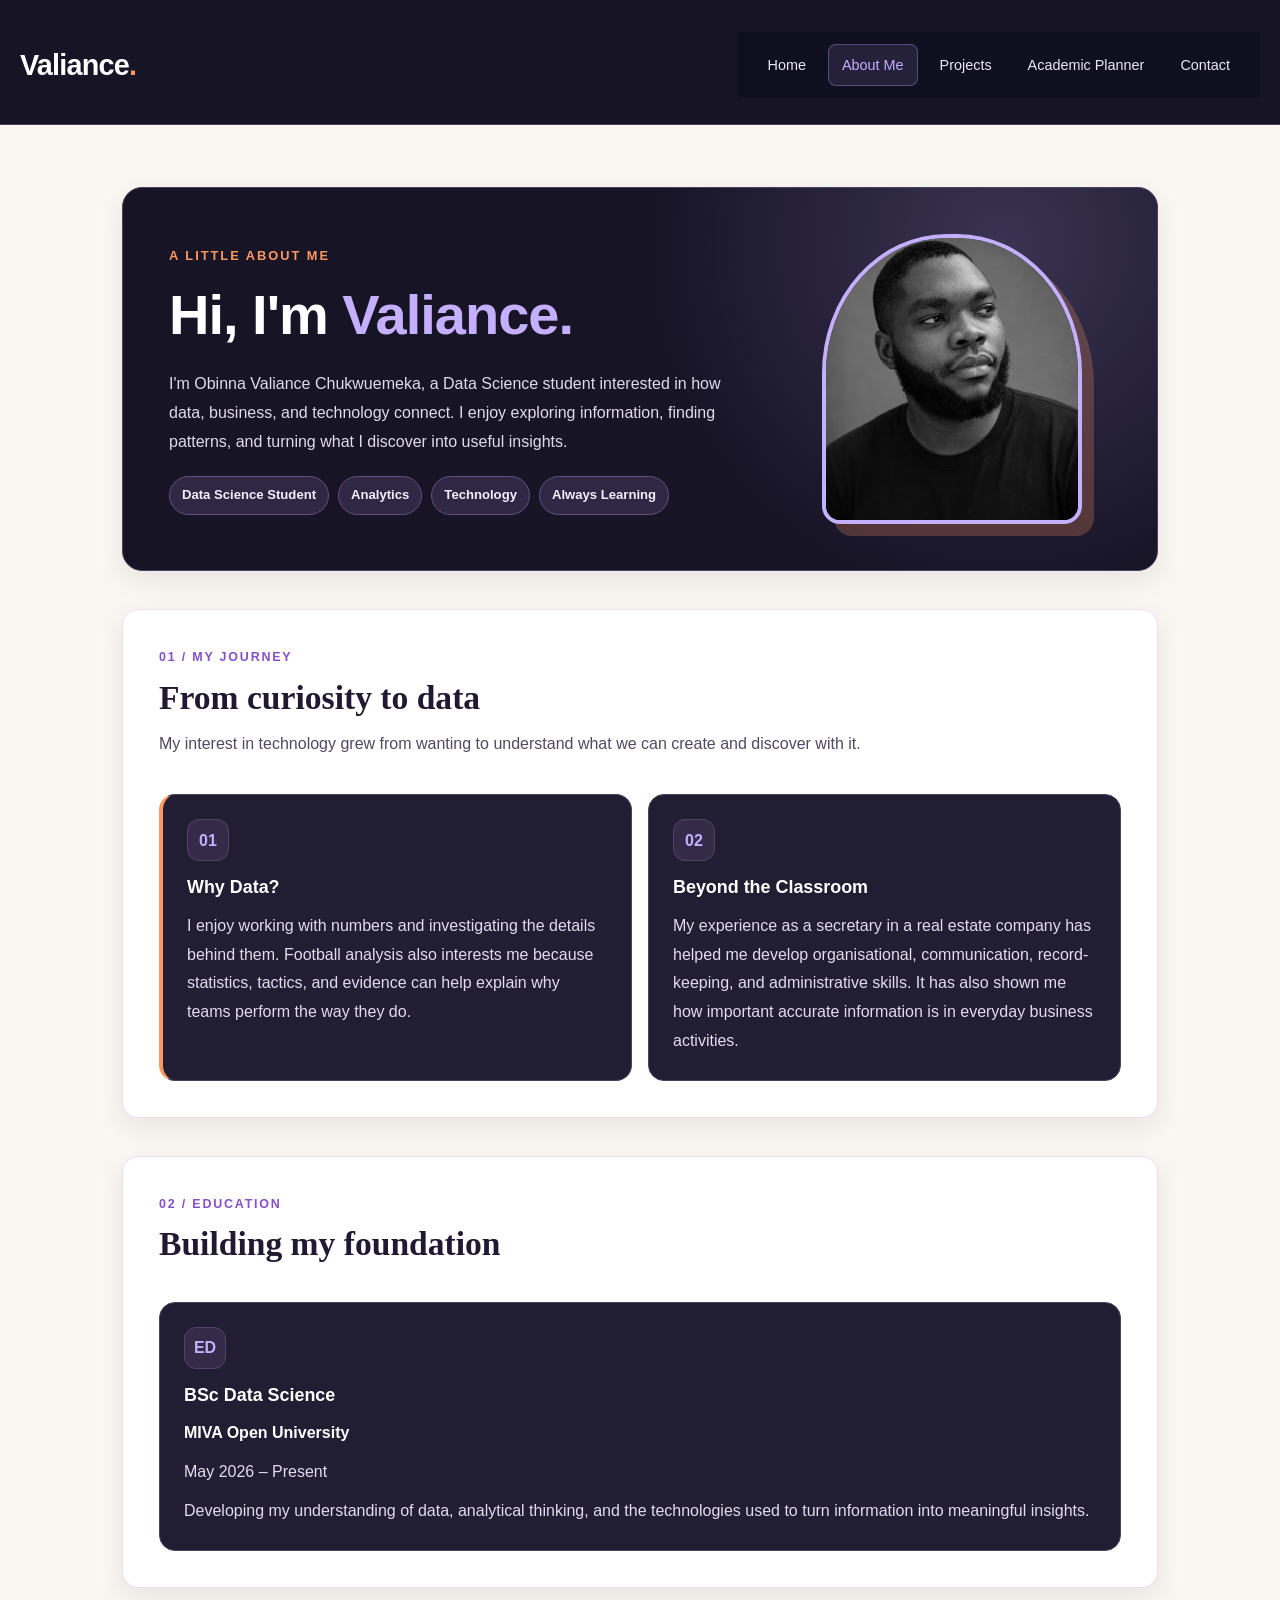
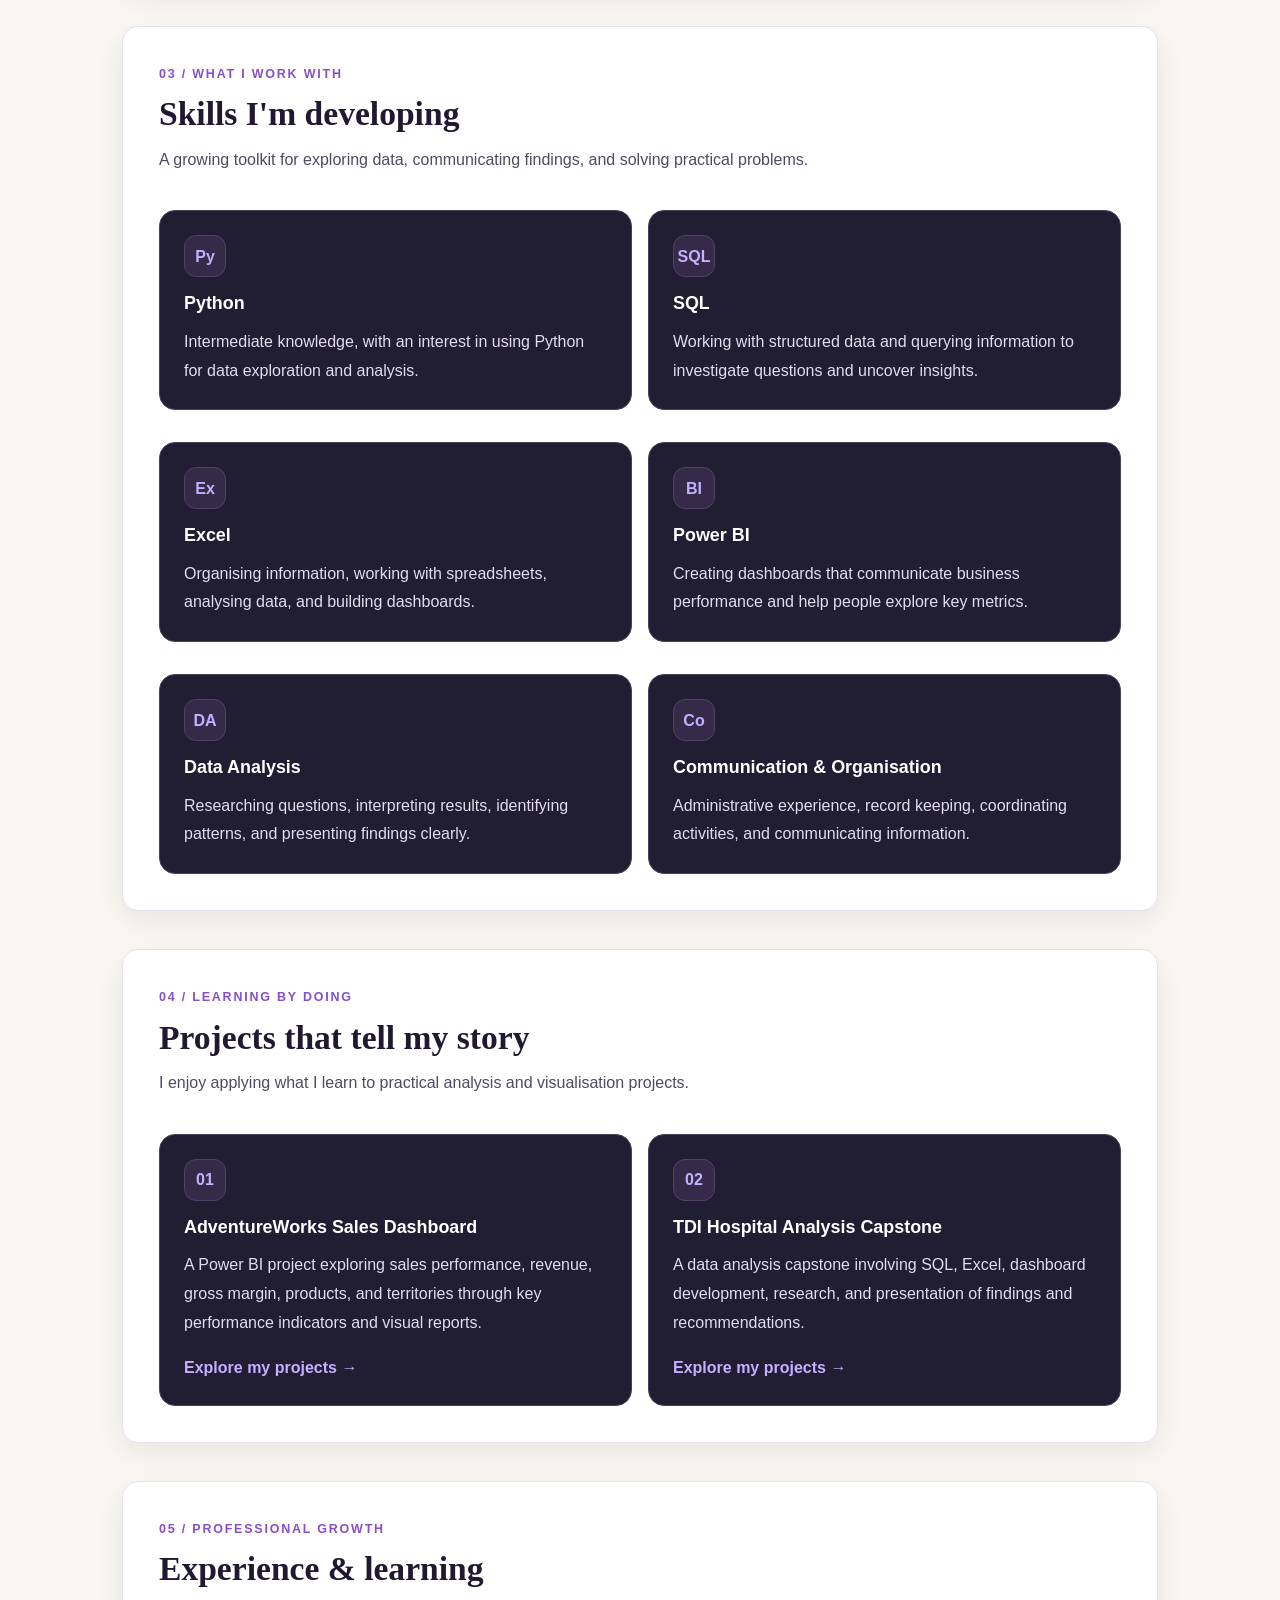
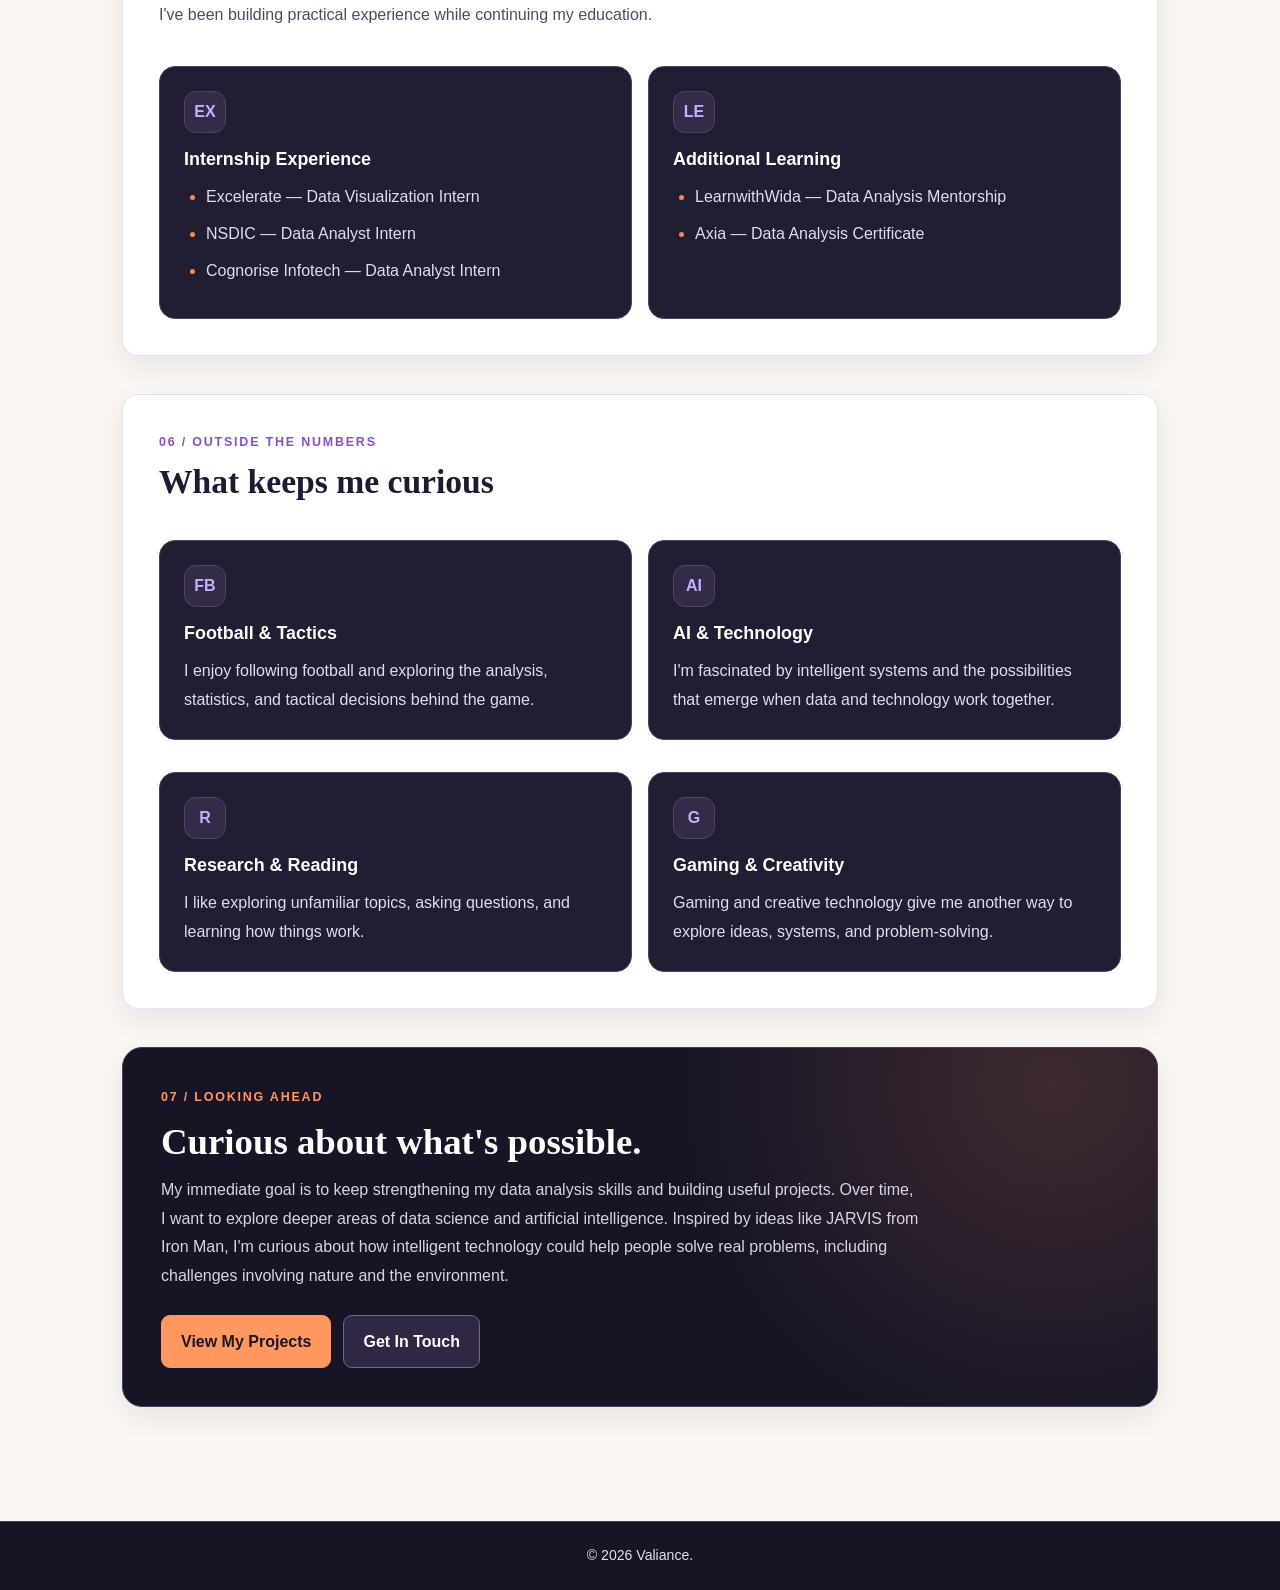
==== about.html @ 254afbd5 "Add files via upload Upload student portfolio website" ====
<!DOCTYPE html>
<html lang="en">
<head>
    <meta charset="UTF-8">
    <meta name="viewport" content="width=device-width, initial-scale=1.0">

    <meta name="description"
          content="Learn about Valiance, a Data Science student interested in analytics, business and technology.">

    <title>About Me | Valiance</title>
    <link rel="stylesheet" href="css/style.css">

    <style>
        /* =====================================
           ABOUT PAGE: COLOUR AND READABILITY
        ===================================== */

        :root {
            --about-dark: #171426;
            --about-card: #211d32;
            --about-lilac: #c5afff;
            --about-orange: #ff985f;
            --about-white: #ffffff;
            --about-muted: #d8d3e5;
            --about-border: #49415f;
            --about-light-bg: #f7f4ff;
            --about-light-text: #29213d;
        }

        body {
            color: var(--about-light-text);
        }

        /* HEADER AND LOGO */

        .site-header {
            background: var(--about-dark);
            border-bottom: 1px solid var(--about-border);
        }

        .site-header .container {
            display: flex;
            align-items: center;
            justify-content: space-between;
            gap: 24px;
        }

        .site-header .logo {
            display: inline-block;
            flex-shrink: 0;
            color: var(--about-white);
            font-size: 1.8rem;
            font-weight: 800;
            letter-spacing: -0.8px;
            text-decoration: none;
        }

        .site-header .logo span {
            color: var(--about-orange);
        }

        .main-nav a {
            color: #eee9f8;
            text-decoration: none;
        }

        .main-nav a:hover,
        .main-nav a.active {
            color: var(--about-lilac);
        }

        .main-nav a:focus-visible,
        .site-header .logo:focus-visible,
        .about-page a:focus-visible {
            outline: 3px solid var(--about-orange);
            outline-offset: 4px;
        }

        /* GENERAL PAGE */

        .about-page {
            padding-top: 28px;
            padding-bottom: 48px;
        }

        .about-page p,
        .about-page li {
            line-height: 1.8;
        }

        .about-page h1,
        .about-page h2,
        .about-page h3 {
            line-height: 1.3;
        }

        .about-page section {
            scroll-margin-top: 24px;
        }

        /* INTRODUCTION */

        .about-hero {
            display: grid;
            grid-template-columns: minmax(0, 1.3fr) minmax(200px, 0.7fr);
            align-items: center;
            gap: 34px;
            padding: clamp(24px, 5vw, 46px);
            margin-bottom: 34px;
            color: var(--about-white);
            background:
                radial-gradient(
                    circle at 85% 15%,
                    rgba(197, 175, 255, 0.2),
                    transparent 38%
                ),
                var(--about-dark);
            border: 1px solid var(--about-border);
            border-radius: 20px;
        }

        .about-hero h1 {
            margin: 12px 0 18px;
            color: var(--about-white);
            font-size: clamp(2.2rem, 5vw, 3.5rem);
            letter-spacing: -1px;
        }

        .about-hero h1 span {
            color: var(--about-lilac);
        }

        .about-hero p {
            color: var(--about-muted);
        }

        .about-hero .section-kicker {
            color: var(--about-orange);
            font-size: 0.8rem;
            font-weight: 800;
            letter-spacing: 2px;
            text-transform: uppercase;
        }

        .about-hero .about-summary {
            max-width: 600px;
        }

        .about-photo {
            display: flex;
            align-items: center;
            justify-content: center;
        }

        .about-photo img {
            display: block;
            width: 100%;
            max-width: 260px;
            height: 290px;
            margin: 0;
            object-fit: cover;
            object-position: center;
            border: 4px solid var(--about-lilac);
            border-radius: 48% 48% 18px 18px;
            box-shadow: 12px 12px 0 rgba(255, 152, 95, 0.24);
        }

        .about-tags {
            display: flex;
            flex-wrap: wrap;
            gap: 9px;
            margin-top: 20px;
        }

        .about-tags span {
            display: inline-block;
            padding: 7px 12px;
            color: #f5efff;
            background: #302744;
            border: 1px solid #62517f;
            border-radius: 30px;
            font-size: 0.82rem;
            font-weight: 600;
        }

        /* SECTION HEADINGS */

        .about-section {
            margin-top: 38px;
        }

        .about-section-heading {
            margin-bottom: 20px;
        }

        .about-section-heading .section-kicker {
            margin-bottom: 7px;
            color: #8650c9;
            font-size: 0.78rem;
            font-weight: 800;
            letter-spacing: 1.8px;
            text-transform: uppercase;
        }

        .about-section-heading h2 {
            margin: 7px 0 10px;
            color: #211932;
            font-size: clamp(1.6rem, 3vw, 2.1rem);
        }

        .about-section-heading > p:not(.section-kicker) {
            max-width: 720px;
            color: #514962;
        }

        /* CARDS */

        .about-grid {
            display: grid;
            grid-template-columns: repeat(2, minmax(0, 1fr));
            gap: 16px;
        }

        .about-card {
            min-width: 0;
            padding: 24px;
            color: #f6f2ff;
            background: var(--about-card);
            border: 1px solid var(--about-border);
            border-radius: 16px;
            transition: transform 0.2s ease,
                        border-color 0.2s ease;
        }

        .about-card:hover {
            transform: translateY(-3px);
            border-color: var(--about-lilac);
        }

        .about-card h3 {
            margin: 0 0 12px;
            color: var(--about-white);
            font-size: 1.12rem;
        }

        .about-card p,
        .about-card li {
            color: #e2dced;
        }

        .about-card p {
            margin: 0;
        }

        .about-card p + p {
            margin-top: 10px;
        }

        .about-card strong {
            color: var(--about-white);
        }

        .about-card .card-mark {
            display: inline-flex;
            align-items: center;
            justify-content: center;
            width: 42px;
            height: 42px;
            margin-bottom: 15px;
            color: var(--about-lilac);
            background: #352b49;
            border: 1px solid #514365;
            border-radius: 12px;
            font-size: 1rem;
            font-weight: 800;
        }

        .about-card.about-highlight {
            border-left: 4px solid var(--about-orange);
        }

        .about-wide {
            grid-column: 1 / -1;
        }

        .about-list {
            margin: 12px 0 0;
            padding-left: 22px;
        }

        .about-list li {
            margin-bottom: 8px;
        }

        .about-project-link {
            display: inline-block;
            margin-top: 16px;
            color: var(--about-lilac);
            font-weight: 700;
            text-decoration: none;
        }

        .about-project-link:hover {
            color: var(--about-orange);
            text-decoration: underline;
        }

        /* FUTURE GOALS */

        .about-ending {
            margin-top: 38px;
            padding: clamp(25px, 4vw, 38px);
            color: var(--about-white);
            background:
                radial-gradient(
                    circle at 90% 10%,
                    rgba(255, 152, 95, 0.17),
                    transparent 38%
                ),
                var(--about-dark);
            border: 1px solid var(--about-border);
            border-radius: 20px;
        }

        .about-ending .section-kicker {
            color: var(--about-orange);
            font-size: 0.78rem;
            font-weight: 800;
            letter-spacing: 1.8px;
            text-transform: uppercase;
        }

        .about-ending h2 {
            margin: 10px 0;
            color: var(--about-white);
            font-size: clamp(1.7rem, 4vw, 2.3rem);
        }

        .about-ending p {
            max-width: 760px;
            color: var(--about-muted);
        }

        .about-actions {
            display: flex;
            flex-wrap: wrap;
            gap: 12px;
            margin-top: 24px;
        }

        .about-actions a {
            display: inline-block;
            padding: 12px 19px;
            color: var(--about-white);
            background: #302744;
            border: 1px solid #74638f;
            border-radius: 9px;
            font-weight: 700;
            text-align: center;
            text-decoration: none;
            transition: background 0.2s ease,
                        transform 0.2s ease;
        }

        .about-actions a.primary-button {
            color: #211426;
            background: var(--about-orange);
            border-color: var(--about-orange);
        }

        .about-actions a:hover {
            transform: translateY(-2px);
            background: #443558;
        }

        .about-actions a.primary-button:hover {
            background: #ffb083;
        }

        /* FOOTER */

        .site-footer {
            padding: 22px 0;
            color: #e4dff0;
            background: var(--about-dark);
            border-top: 1px solid var(--about-border);
        }

        .site-footer p {
            margin: 0;
            color: #e4dff0;
            text-align: center;
            line-height: 1.7;
        }

        /* MOBILE */

        @media (max-width: 700px) {
            .site-header .container {
                flex-direction: column;
                align-items: flex-start;
                gap: 12px;
            }

            .site-header .logo {
                font-size: 2rem;
            }

            .main-nav {
                display: flex;
                flex-wrap: wrap;
                gap: 8px 15px;
                width: 100%;
            }

            .main-nav a {
                font-size: 0.92rem;
            }

            .about-page {
                padding-top: 18px;
            }

            .about-hero {
                grid-template-columns: minmax(0, 1fr);
                gap: 24px;
                padding: 24px 20px;
            }

            .about-hero h1 {
                font-size: clamp(2.2rem, 9vw, 2.8rem);
            }

            .about-photo img {
                max-width: 210px;
                height: 235px;
            }

            .about-section {
                margin-top: 30px;
            }

            .about-grid {
                grid-template-columns: minmax(0, 1fr);
                gap: 13px;
            }

            .about-wide {
                grid-column: auto;
            }

            .about-card {
                padding: 20px;
            }

            .about-ending {
                margin-top: 30px;
                padding: 25px 20px;
            }

            .about-actions {
                flex-direction: column;
            }

            .about-actions a {
                width: 100%;
                box-sizing: border-box;
            }
        }

        @media (prefers-reduced-motion: reduce) {
            .about-card,
            .about-actions a {
                transition: none;
            }

            .about-card:hover,
            .about-actions a:hover {
                transform: none;
            }
        }
    </style>
</head>

<body>

    <header class="site-header">
        <div class="container">
            <a class="logo" href="index.html" aria-label="Valiance home">
                Valiance<span>.</span>
            </a>

            <nav class="main-nav" aria-label="Main navigation">
                <a href="index.html">Home</a>
                <a href="about.html" class="active" aria-current="page">
                    About Me
                </a>
                <a href="projects.html">Projects</a>
                <a href="planner.html">Academic Planner</a>
                <a href="contact.html">Contact</a>
            </nav>
        </div>
    </header>

    <main class="container about-page">

        <section class="about-hero">
            <div>
                <p class="section-kicker">A little about me</p>

                <h1>Hi, I'm <span>Valiance.</span></h1>

                <p class="about-summary">
                    I'm Obinna Valiance Chukwuemeka, a Data Science student
                    interested in how data, business, and technology connect.
                    I enjoy exploring information, finding patterns, and
                    turning what I discover into useful insights.
                </p>

                <div class="about-tags">
                    <span>Data Science Student</span>
                    <span>Analytics</span>
                    <span>Technology</span>
                    <span>Always Learning</span>
                </div>
            </div>

            <div class="about-photo">
                <img src="images/profile.jpeg"
                     alt="Portrait of Obinna Valiance Chukwuemeka">
            </div>
        </section>

        <section class="about-section">
            <div class="about-section-heading">
                <p class="section-kicker">01 / My journey</p>
                <h2>From curiosity to data</h2>
                <p>
                    My interest in technology grew from wanting to understand
                    what we can create and discover with it.
                </p>
            </div>

            <div class="about-grid">
                <article class="about-card about-highlight">
                    <div class="card-mark">01</div>
                    <h3>Why Data?</h3>
                    <p>
                        I enjoy working with numbers and investigating the
                        details behind them. Football analysis also interests
                        me because statistics, tactics, and evidence can help
                        explain why teams perform the way they do.
                    </p>
                </article>

                <article class="about-card">
                    <div class="card-mark">02</div>
                    <h3>Beyond the Classroom</h3>
                    <p>
                        My experience as a secretary in a real estate company
                        has helped me develop organisational, communication,
                        record-keeping, and administrative skills. It has also
                        shown me how important accurate information is in
                        everyday business activities.
                    </p>
                </article>
            </div>
        </section>

        <section class="about-section">
            <div class="about-section-heading">
                <p class="section-kicker">02 / Education</p>
                <h2>Building my foundation</h2>
            </div>

            <div class="about-grid">
                <article class="about-card about-wide">
                    <div class="card-mark">ED</div>
                    <h3>BSc Data Science</h3>
                    <p><strong>MIVA Open University</strong></p>
                    <p>May 2026 – Present</p>
                    <p>
                        Developing my understanding of data, analytical
                        thinking, and the technologies used to turn information
                        into meaningful insights.
                    </p>
                </article>
            </div>
        </section>

        <section class="about-section">
            <div class="about-section-heading">
                <p class="section-kicker">03 / What I work with</p>
                <h2>Skills I'm developing</h2>
                <p>
                    A growing toolkit for exploring data, communicating
                    findings, and solving practical problems.
                </p>
            </div>

            <div class="about-grid">
                <article class="about-card">
                    <div class="card-mark">Py</div>
                    <h3>Python</h3>
                    <p>
                        Intermediate knowledge, with an interest in using
                        Python for data exploration and analysis.
                    </p>
                </article>

                <article class="about-card">
                    <div class="card-mark">SQL</div>
                    <h3>SQL</h3>
                    <p>
                        Working with structured data and querying information
                        to investigate questions and uncover insights.
                    </p>
                </article>

                <article class="about-card">
                    <div class="card-mark">Ex</div>
                    <h3>Excel</h3>
                    <p>
                        Organising information, working with spreadsheets,
                        analysing data, and building dashboards.
                    </p>
                </article>

                <article class="about-card">
                    <div class="card-mark">BI</div>
                    <h3>Power BI</h3>
                    <p>
                        Creating dashboards that communicate business
                        performance and help people explore key metrics.
                    </p>
                </article>

                <article class="about-card">
                    <div class="card-mark">DA</div>
                    <h3>Data Analysis</h3>
                    <p>
                        Researching questions, interpreting results, identifying
                        patterns, and presenting findings clearly.
                    </p>
                </article>

                <article class="about-card">
                    <div class="card-mark">Co</div>
                    <h3>Communication & Organisation</h3>
                    <p>
                        Administrative experience, record keeping,
                        coordinating activities, and communicating information.
                    </p>
                </article>
            </div>
        </section>

        <section class="about-section">
            <div class="about-section-heading">
                <p class="section-kicker">04 / Learning by doing</p>
                <h2>Projects that tell my story</h2>
                <p>
                    I enjoy applying what I learn to practical analysis and
                    visualisation projects.
                </p>
            </div>

            <div class="about-grid">
                <article class="about-card">
                    <div class="card-mark">01</div>
                    <h3>AdventureWorks Sales Dashboard</h3>
                    <p>
                        A Power BI project exploring sales performance,
                        revenue, gross margin, products, and territories
                        through key performance indicators and visual reports.
                    </p>
                    <a class="about-project-link" href="projects.html">
                        Explore my projects →
                    </a>
                </article>

                <article class="about-card">
                    <div class="card-mark">02</div>
                    <h3>TDI Hospital Analysis Capstone</h3>
                    <p>
                        A data analysis capstone involving SQL, Excel,
                        dashboard development, research, and presentation
                        of findings and recommendations.
                    </p>
                    <a class="about-project-link" href="projects.html">
                        Explore my projects →
                    </a>
                </article>
            </div>
        </section>

        <section class="about-section">
            <div class="about-section-heading">
                <p class="section-kicker">05 / Professional growth</p>
                <h2>Experience & learning</h2>
                <p>
                    I've been building practical experience while continuing
                    my education.
                </p>
            </div>

            <div class="about-grid">
                <article class="about-card">
                    <div class="card-mark">EX</div>
                    <h3>Internship Experience</h3>
                    <ul class="about-list">
                        <li>Excelerate — Data Visualization Intern</li>
                        <li>NSDIC — Data Analyst Intern</li>
                        <li>Cognorise Infotech — Data Analyst Intern</li>
                    </ul>
                </article>

                <article class="about-card">
                    <div class="card-mark">LE</div>
                    <h3>Additional Learning</h3>
                    <ul class="about-list">
                        <li>LearnwithWida — Data Analysis Mentorship</li>
                        <li>Axia — Data Analysis Certificate</li>
                    </ul>
                </article>
            </div>
        </section>

        <section class="about-section">
            <div class="about-section-heading">
                <p class="section-kicker">06 / Outside the numbers</p>
                <h2>What keeps me curious</h2>
            </div>

            <div class="about-grid">
                <article class="about-card">
                    <div class="card-mark">FB</div>
                    <h3>Football & Tactics</h3>
                    <p>
                        I enjoy following football and exploring the analysis,
                        statistics, and tactical decisions behind the game.
                    </p>
                </article>

                <article class="about-card">
                    <div class="card-mark">AI</div>
                    <h3>AI & Technology</h3>
                    <p>
                        I'm fascinated by intelligent systems and the
                        possibilities that emerge when data and technology
                        work together.
                    </p>
                </article>

                <article class="about-card">
                    <div class="card-mark">R</div>
                    <h3>Research & Reading</h3>
                    <p>
                        I like exploring unfamiliar topics, asking questions,
                        and learning how things work.
                    </p>
                </article>

                <article class="about-card">
                    <div class="card-mark">G</div>
                    <h3>Gaming & Creativity</h3>
                    <p>
                        Gaming and creative technology give me another way
                        to explore ideas, systems, and problem-solving.
                    </p>
                </article>
            </div>
        </section>

        <section class="about-ending">
            <p class="section-kicker">07 / Looking ahead</p>
            <h2>Curious about what's possible.</h2>

            <p>
                My immediate goal is to keep strengthening my data analysis
                skills and building useful projects. Over time, I want to
                explore deeper areas of data science and artificial
                intelligence. Inspired by ideas like JARVIS from Iron Man,
                I'm curious about how intelligent technology could help people
                solve real problems, including challenges involving nature
                and the environment.
            </p>

            <div class="about-actions">
                <a class="primary-button" href="projects.html">
                    View My Projects
                </a>
                <a href="contact.html">
                    Get In Touch
                </a>
            </div>
        </section>

    </main>

    <footer class="site-footer">
        <div class="container">
            <p>
                © 2026 Valiance.
            </p>
        </div>
    </footer>

</body>
</html>
---- css/style.css ----
/* =========================================
   VALIANCE — CREATIVE TECH PORTFOLIO
   ========================================= */

:root {
    --midnight: #17152D;
    --deep: #100F20;
    --midnight-soft: #292641;
    --lilac: #B9A2F5;
    --lilac-light: #D8CBFF;
    --orange: #FF8748;
    --ivory: #FAF7F2;
    --white: #FFFFFF;
    --text: #292638;
    --muted: #716D80;
    --border: #E7E0F0;
    --shadow: 0 10px 28px rgba(23, 21, 45, 0.08);
    --radius: 16px;
    --transition: 0.22s ease;
}

* {
    box-sizing: border-box;
}

html {
    scroll-behavior: smooth;
}

body {
    margin: 0;
    color: var(--text);
    background: var(--ivory);
    font-family: "Segoe UI", Arial, sans-serif;
    font-size: 16px;
    line-height: 1.7;
    overflow-wrap: break-word;
}

img {
    max-width: 100%;
    height: auto;
}

a {
    color: #7555C9;
    text-underline-offset: 4px;
    transition: color var(--transition);
}

a:hover {
    color: #D75C23;
}

h1, h2, h3 {
    line-height: 1.25;
}

p {
    margin-top: 0;
}

strong {
    color: var(--midnight);
}

/* HEADER */

header {
    padding: 32px 20px 26px;
    text-align: center;
    color: var(--white);
    background:
        radial-gradient(
            circle at 85% 0%,
            rgba(185, 162, 245, 0.15),
            transparent 35%
        ),
        var(--midnight);
    border-bottom: 3px solid var(--orange);
}

header h1 {
    margin: 0;
    font-family: Georgia, "Times New Roman", serif;
    font-size: clamp(2rem, 4vw, 2.8rem);
    letter-spacing: 1px;
}

header p {
    margin: 8px 0 0;
    color: #DCD6F1;
    font-size: 0.85rem;
    letter-spacing: 2px;
}

.hero-dot {
    color: var(--orange);
}

/* NAVIGATION */

nav {
    display: flex;
    justify-content: center;
    align-items: center;
    flex-wrap: wrap;
    gap: 8px;
    padding: 12px 16px;
    background: var(--deep);
}

nav a {
    display: inline-block;
    padding: 8px 13px;
    color: #F3EFFB;
    font-size: 0.9rem;
    text-decoration: none;
    border: 1px solid transparent;
    border-radius: 8px;
    transition:
        background var(--transition),
        border-color var(--transition);
}

nav a:hover,
nav a[aria-current="page"] {
    color: var(--white);
    background: rgba(185, 162, 245, 0.12);
    border-color: rgba(185, 162, 245, 0.35);
}

/* GENERAL PAGE LAYOUT */

main {
    width: min(1080px, 100%);
    margin: 34px auto;
    padding: 0 22px;
}

section {
    margin-bottom: 24px;
    padding: clamp(24px, 4vw, 36px);
    background: var(--white);
    border: 1px solid var(--border);
    border-radius: var(--radius);
    box-shadow: var(--shadow);
}

section h2 {
    margin-top: 0;
    color: var(--midnight);
    font-family: Georgia, "Times New Roman", serif;
    font-size: clamp(1.55rem, 3vw, 2.1rem);
}

section h3 {
    margin-top: 24px;
    color: #7555C9;
    font-size: 1.1rem;
}

ul, ol {
    padding-left: 24px;
}

li {
    margin-bottom: 7px;
}

li::marker {
    color: var(--orange);
}

/* HOMEPAGE HERO */

.hero-section {
    display: grid;
    grid-template-columns: minmax(0, 1.25fr) minmax(250px, 0.75fr);
    align-items: center;
    gap: 36px;
    min-height: 390px;
    padding: clamp(28px, 5vw, 52px);
    color: var(--white);
    background:
        radial-gradient(
            circle at 88% 18%,
            rgba(185, 162, 245, 0.17),
            transparent 32%
        ),
        linear-gradient(135deg, var(--deep), var(--midnight-soft));
    border: 1px solid #393451;
    border-radius: 20px;
    box-shadow: 0 18px 42px rgba(23, 21, 45, 0.14);
}

.hero-section h2 {
    margin: 15px 0 18px;
    color: var(--white);
    font-family: "Segoe UI", Arial, sans-serif;
    font-size: clamp(2.2rem, 4.2vw, 3.45rem);
    font-weight: 750;
    line-height: 1.13;
    letter-spacing: -1.3px;
}

.hero-eyebrow,
.section-kicker {
    margin-bottom: 10px;
    color: var(--orange);
    font-size: 0.73rem;
    font-weight: 700;
    letter-spacing: 1.8px;
}

.accent-text {
    color: var(--lilac);
}

.hero-description {
    max-width: 540px;
    margin-bottom: 0;
    color: #E0DBED;
    font-size: 0.98rem;
    line-height: 1.85;
}

.hero-actions {
    display: flex;
    flex-wrap: wrap;
    gap: 12px;
    margin-top: 24px;
}

.hero-button {
    display: inline-block;
    padding: 11px 17px;
    color: var(--white);
    font-family: inherit;
    font-size: 0.9rem;
    font-weight: 650;
    text-align: center;
    text-decoration: none;
    border: 1px solid transparent;
    border-radius: 9px;
    transition:
        transform var(--transition),
        background var(--transition);
}

.primary-button {
    color: var(--midnight);
    background: var(--lilac);
}

.primary-button:hover {
    color: var(--midnight);
    background: var(--lilac-light);
    transform: translateY(-2px);
}

.secondary-button {
    color: var(--white);
    background: transparent;
    border-color: #77708F;
}

.secondary-button:hover {
    color: var(--white);
    background: rgba(185, 162, 245, 0.13);
}

.hero-note {
    margin: 20px 0 0;
    color: #BDB6D3;
    font-size: 0.84rem;
}

/* HOMEPAGE PHOTO */

.hero-visual {
    position: relative;
    display: flex;
    align-items: center;
    justify-content: center;
    min-width: 0;
    min-height: 300px;
}

.hero-image-frame {
    position: relative;
    z-index: 1;
    width: min(100%, 255px);
    padding: 7px;
    background: linear-gradient(145deg, var(--lilac), var(--orange));
    border-radius: 48% 48% 18px 18px;
    box-shadow: 0 16px 35px rgba(0, 0, 0, 0.25);
}

.hero-image-frame .profile-image {
    display: block;
    width: 100%;
    height: 280px;
    margin: 0;
    object-fit: cover;
    object-position: center;
    border: 0;
    border-radius: 48% 48% 13px 13px;
    outline: none;
    box-shadow: none;
}

.hero-orbit {
    position: absolute;
    width: 285px;
    height: 285px;
    border: 1px solid rgba(185, 162, 245, 0.35);
    border-radius: 50%;
    pointer-events: none;
}

.orbit-two {
    width: 320px;
    height: 320px;
    border-style: dashed;
    border-color: rgba(255, 135, 72, 0.3);
}

.hero-floating-card {
    position: absolute;
    z-index: 2;
    right: -8px;
    bottom: 18px;
    display: flex;
    align-items: center;
    gap: 8px;
    padding: 10px 12px;
    color: var(--midnight);
    background: var(--ivory);
    border: 1px solid var(--lilac);
    border-radius: 9px;
    box-shadow: var(--shadow);
    font-size: 0.73rem;
    font-weight: 700;
}

.floating-card-symbol {
    color: #7555C9;
    font-weight: 800;
}

.hero-decoration {
    position: absolute;
    color: var(--lilac);
    pointer-events: none;
}

.decoration-one {
    top: 12px;
    left: 0;
}

.decoration-two {
    top: 12px;
    right: 0;
    color: var(--orange);
    font-size: 2rem;
}

/* HOMEPAGE INTRO AND CALL TO ACTION */

.intro-section {
    border-top: 3px solid var(--lilac);
}

.intro-section > p:not(.section-kicker),
.home-cta > p:not(.section-kicker) {
    max-width: 760px;
}

.text-link {
    display: inline-block;
    margin-top: 8px;
    font-weight: 700;
    text-decoration: none;
}

.home-cta {
    text-align: center;
    background:
        radial-gradient(
            circle at 100% 0%,
            rgba(185, 162, 245, 0.16),
            transparent 42%
        ),
        #F2ECFF;
    border-color: #DDD0FA;
}

.home-cta h2,
.home-cta > p:not(.section-kicker) {
    margin-right: auto;
    margin-left: auto;
}

/* IMAGES ON OTHER PAGES */

section img {
    display: block;
    max-width: 100%;
    height: auto;
    margin: 20px auto;
    border: 1px solid var(--border);
    border-radius: 12px;
}

section img.profile-image {
    width: 180px;
    height: 180px;
    object-fit: cover;
    border-radius: 50%;
}

/* FORMS */

form {
    display: flex;
    flex-direction: column;
    gap: 10px;
}

label {
    margin-top: 6px;
    color: var(--midnight);
    font-size: 0.93rem;
    font-weight: 600;
}

input,
textarea,
select {
    width: 100%;
    max-width: 100%;
    padding: 12px 14px;
    color: var(--text);
    background: #FFFEFC;
    border: 1px solid #D9D0E7;
    border-radius: 9px;
    font: inherit;
}

textarea {
    min-height: 130px;
    resize: vertical;
}

input:focus,
textarea:focus,
select:focus {
    outline: 2px solid var(--lilac);
    outline-offset: 1px;
}

/* BUTTONS */

button {
    align-self: flex-start;
    max-width: 100%;
    margin-top: 8px;
    padding: 11px 18px;
    color: var(--midnight);
    background: var(--lilac);
    border: 1px solid #A48AE6;
    border-radius: 9px;
    font: inherit;
    font-weight: 650;
    cursor: pointer;
    transition:
        transform var(--transition),
        background var(--transition);
}

button:hover {
    background: var(--lilac-light);
    transform: translateY(-2px);
}

#task-list button {
    margin: 8px 6px 4px 0;
}

/* ACADEMIC PLANNER */

#task-list {
    padding-left: 0;
    list-style: none;
}

#task-list li {
    margin: 12px 0;
    padding: 16px;
    overflow-wrap: anywhere;
    background: #F8F5FF;
    border: 1px solid var(--border);
    border-left: 4px solid var(--lilac);
    border-radius: 10px;
}

#task-count,
#task-message,
#form-feedback {
    color: #59428F;
    font-weight: 600;
}

/* TABLES */

table {
    width: 100%;
    margin: 20px 0;
    border-collapse: collapse;
}

th, td {
    padding: 11px 13px;
    border: 1px solid var(--border);
    text-align: left;
}

th {
    color: var(--white);
    background: var(--midnight);
}

tr:nth-child(even) {
    background: #F5F0FF;
}

/* FOOTER */

footer {
    margin-top: 42px;
    padding: 25px 18px;
    color: #E4DFF2;
    text-align: center;
    background: var(--deep);
    border-top: 3px solid var(--orange);
}

footer p {
    margin: 4px 0;
    font-size: 0.88rem;
}

/* ACCESSIBILITY */

:focus-visible {
    outline: 2px solid var(--orange);
    outline-offset: 3px;
}

@media (prefers-reduced-motion: reduce) {
    html {
        scroll-behavior: auto;
    }

    *, *::before, *::after {
        transition-duration: 0.01ms !important;
        animation-duration: 0.01ms !important;
    }
}

/* TABLET */

@media (max-width: 760px) {
    main {
        margin: 24px auto;
        padding: 0 15px;
    }

    .hero-section {
        grid-template-columns: 1fr;
        gap: 22px;
        padding: 28px 24px;
    }

    .hero-section h2 {
        font-size: clamp(2.1rem, 7vw, 3rem);
        letter-spacing: -0.8px;
    }

    .hero-visual {
        min-height: 310px;
    }

    .hero-image-frame {
        width: 220px;
    }

    .hero-image-frame .profile-image {
        height: 260px;
    }

    .hero-orbit {
        width: 260px;
        height: 260px;
    }

    .orbit-two {
        width: 295px;
        height: 295px;
    }

    .hero-floating-card {
        right: 0;
        bottom: 12px;
    }

    section {
        padding: 24px 20px;
    }

    table {
        display: block;
        overflow-x: auto;
    }
}

/* SMALL PHONES */

@media (max-width: 420px) {
    header {
        padding: 26px 14px 20px;
    }

    header p {
        font-size: 0.73rem;
        letter-spacing: 1px;
    }

    nav {
        gap: 4px;
        padding: 10px;
    }

    nav a {
        padding: 8px 9px;
        font-size: 0.82rem;
    }

    .hero-section {
        padding: 23px 17px;
    }

    .hero-actions {
        flex-direction: column;
    }

    .hero-button {
        width: 100%;
    }

    .hero-visual {
        min-height: 285px;
    }

    .hero-image-frame {
        width: 190px;
    }

    .hero-image-frame .profile-image {
        height: 235px;
    }

    .hero-orbit {
        width: 225px;
        height: 225px;
    }

    .orbit-two {
        width: 255px;
        height: 255px;
    }

    .hero-floating-card {
        right: -4px;
        padding: 8px;
        font-size: 0.68rem;
    }

    section {
        padding: 21px 16px;
    }
}


/* =========================================
   ABOUT ME PAGE
   ========================================= */

.about-hero {
    display: grid;
    grid-template-columns: minmax(0, 1.5fr) minmax(200px, 0.7fr);
    align-items: center;
    gap: 32px;
    padding: clamp(26px, 4vw, 42px);
    background:
        radial-gradient(
            circle at 90% 10%,
            rgba(185, 162, 245, 0.15),
            transparent 35%
        ),
        var(--midnight);
    border: 1px solid #393451;
}

.about-hero h2 {
    margin: 12px 0 18px;
    color: var(--white);
    font-family: "Segoe UI", Arial, sans-serif;
    font-size: clamp(1.8rem, 3.5vw, 2.7rem);
    line-height: 1.2;
    letter-spacing: -0.7px;
}

.about-hero p:not(.section-kicker) {
    color: #E0DBED;
}

.about-photo {
    display: flex;
    justify-content: center;
    align-items: center;
}

.about-photo img {
    width: 100%;
    max-width: 260px;
    height: 300px;
    margin: 0;
    object-fit: cover;
    object-position: center;
    border: 4px solid var(--lilac);
    border-radius: 48% 48% 16px 16px;
    box-shadow: 12px 12px 0 rgba(255, 135, 72, 0.2);
}

.about-tags {
    display: flex;
    flex-wrap: wrap;
    gap: 9px;
    margin-top: 20px;
}

.about-tags span {
    display: inline-block;
    padding: 6px 12px;
    color: #4C367F;
    background: #F0E9FF;
    border: 1px solid #DDD0FA;
    border-radius: 30px;
    font-size: 0.82rem;
    font-weight: 600;
}

.about-card {
    margin-top: 16px;
    padding: 20px 22px;
    background: #FCFAFF;
    border: 1px solid var(--border);
    border-left: 4px solid var(--lilac);
    border-radius: 12px;
}

.about-card h3 {
    margin-top: 0;
    margin-bottom: 10px;
}

.about-card p:last-child {
    margin-bottom: 0;
}

.about-skills {
    display: grid;
    grid-template-columns: repeat(2, minmax(0, 1fr));
    gap: 14px;
}

.about-skills .about-card {
    margin-top: 0;
    transition:
        transform var(--transition),
        box-shadow var(--transition);
}

.about-skills .about-card:hover {
    transform: translateY(-3px);
    box-shadow: var(--shadow);
}

.about-skills .about-card:last-child:nth-child(odd) {
    grid-column: 1 / -1;
}

/* ABOUT PAGE ON SMALLER SCREENS */

@media (max-width: 700px) {
    .about-hero {
        grid-template-columns: 1fr;
        gap: 26px;
    }

    .about-photo img {
        max-width: 220px;
        height: 255px;
    }

    .about-skills {
        grid-template-columns: 1fr;
    }

    .about-skills .about-card:last-child:nth-child(odd) {
        grid-column: auto;
    }
}
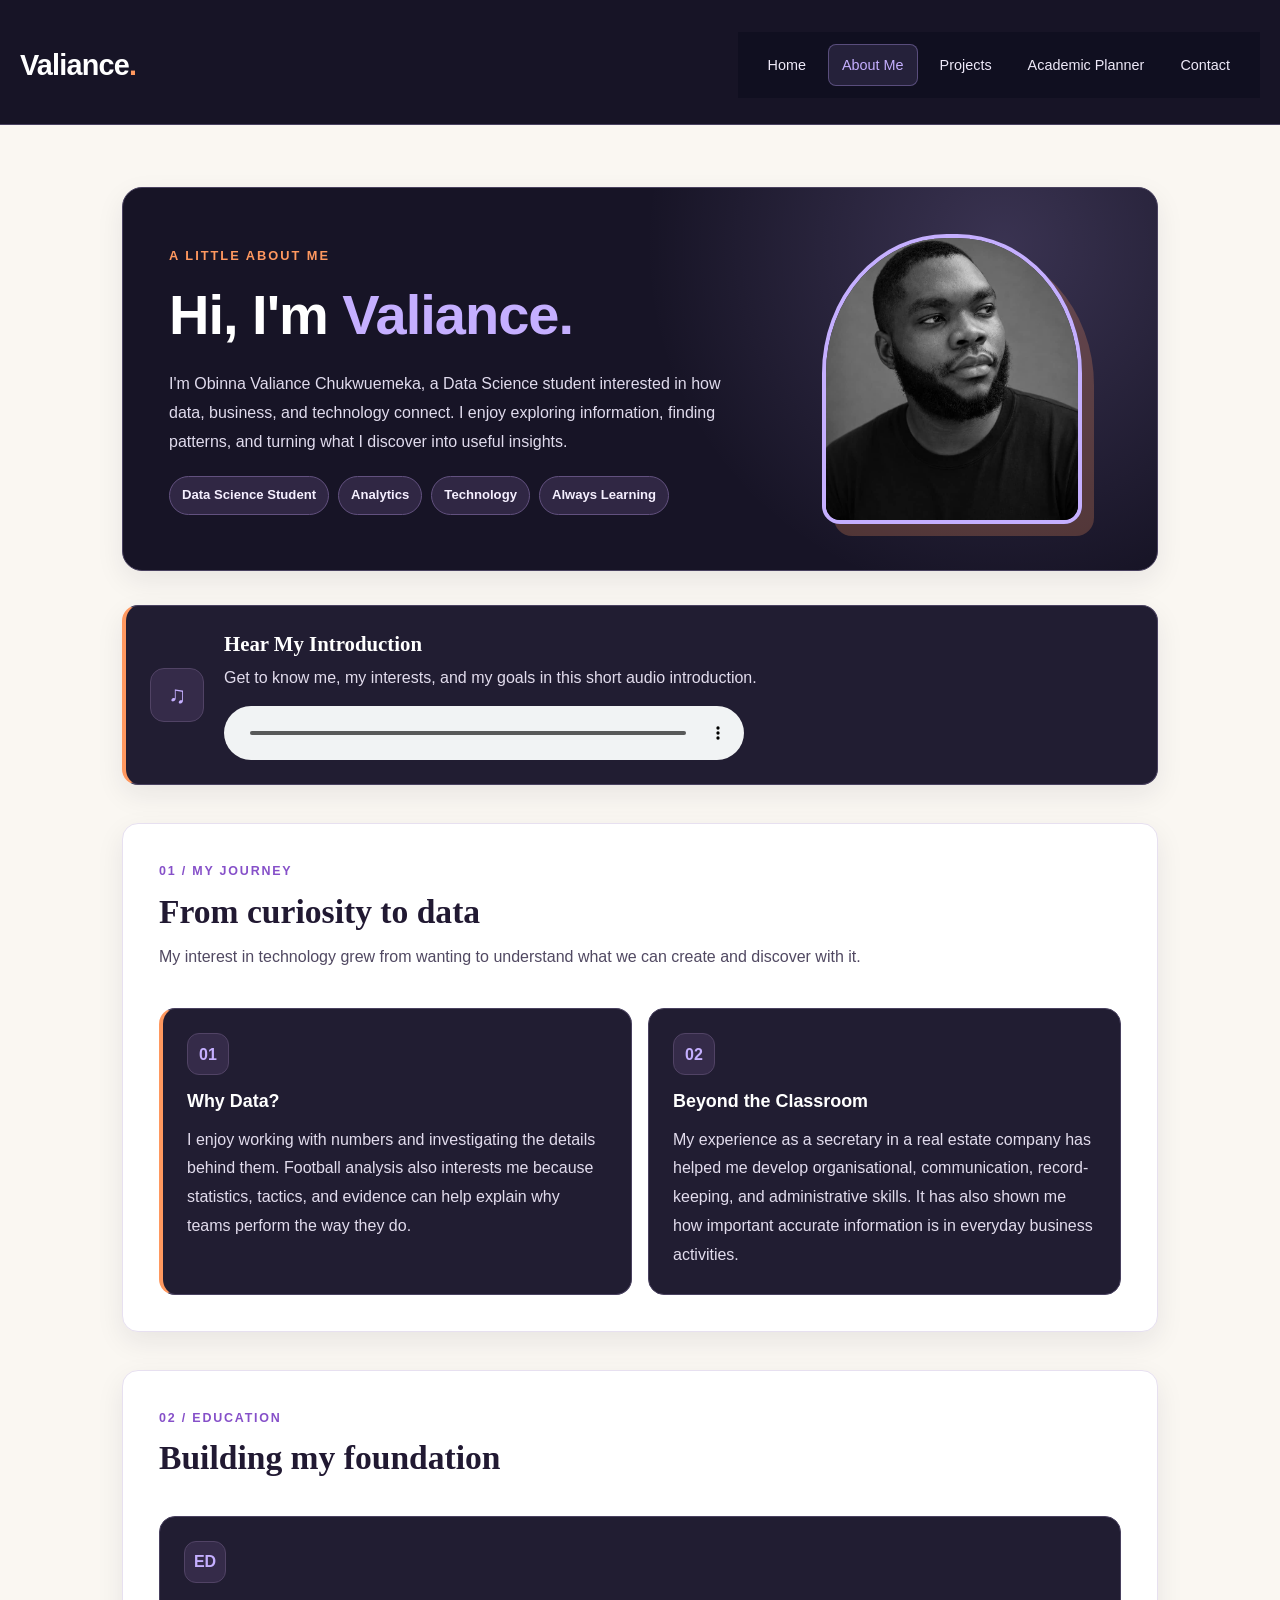
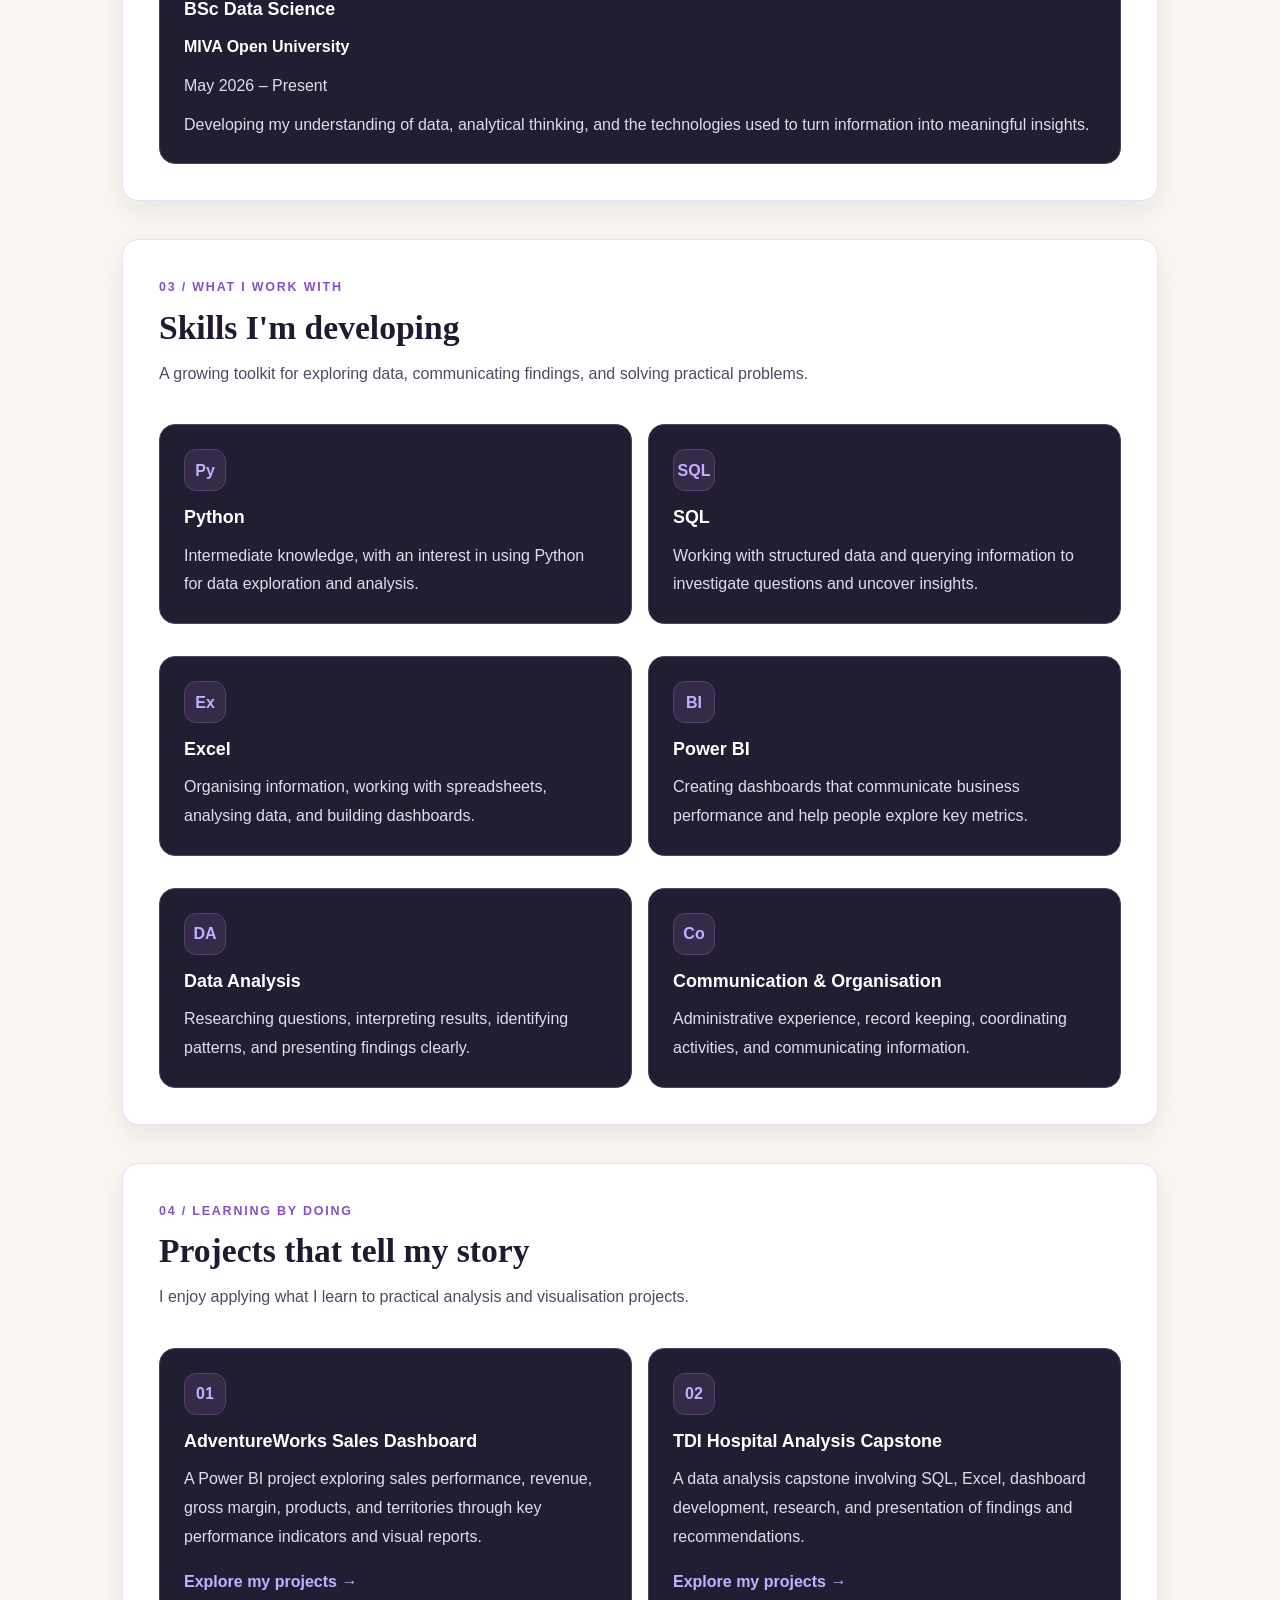
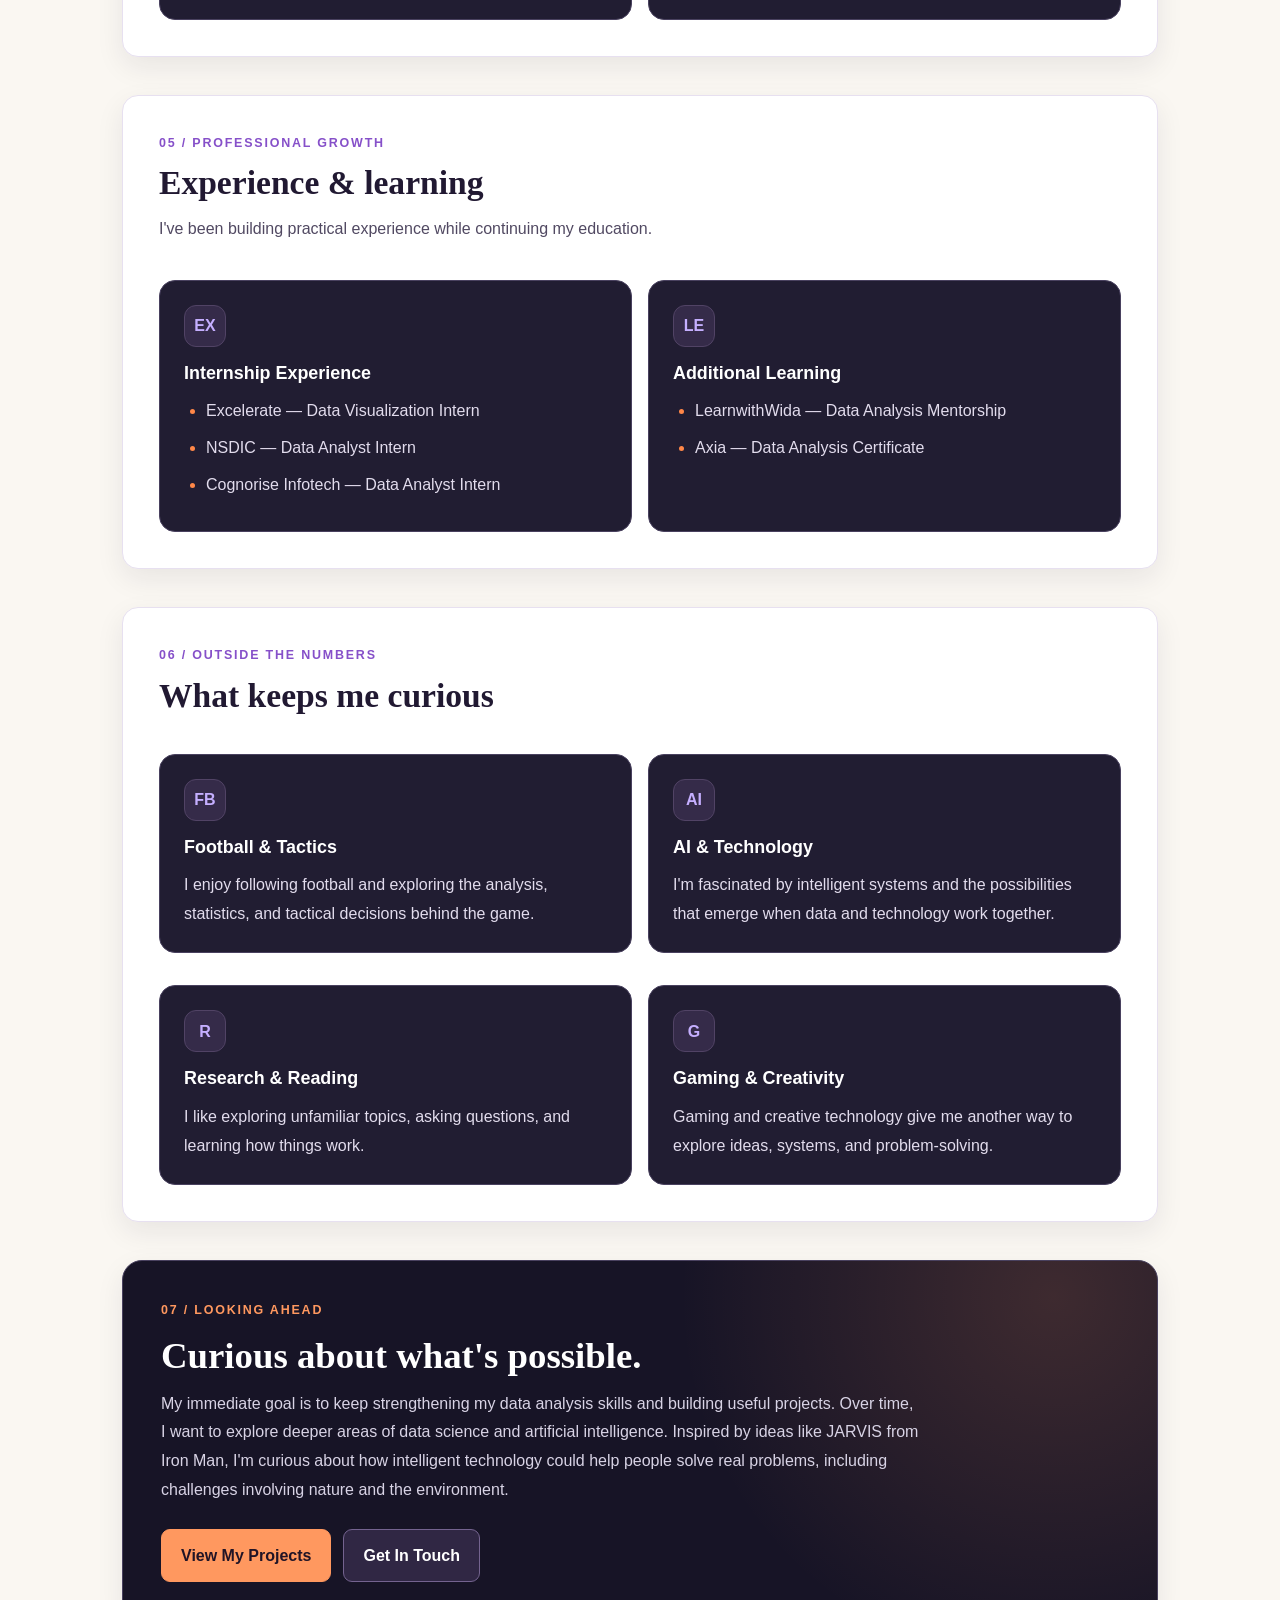
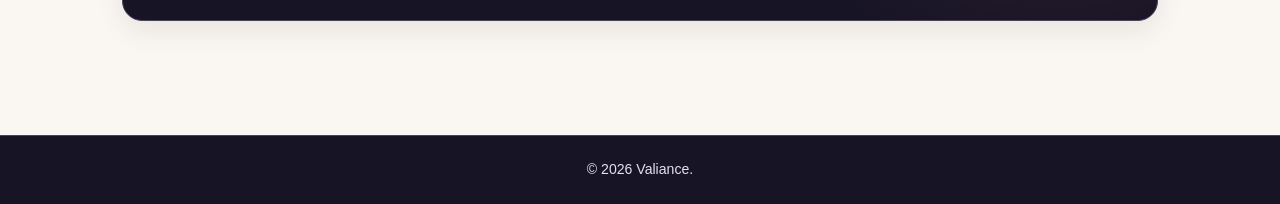
==== commit c628f944: "about.html" ====
--- a/about.html
+++ b/about.html
@@ -181,6 +181,52 @@
             border-radius: 30px;
             font-size: 0.82rem;
             font-weight: 600;
+        }
+
+        /* AUDIO INTRODUCTION */
+
+        .about-audio {
+            display: grid;
+            grid-template-columns: auto minmax(0, 1fr);
+            align-items: center;
+            gap: 20px;
+            padding: 24px;
+            margin-bottom: 34px;
+            color: var(--about-white);
+            background: var(--about-card);
+            border: 1px solid var(--about-border);
+            border-left: 4px solid var(--about-orange);
+            border-radius: 16px;
+        }
+
+        .about-audio-icon {
+            display: flex;
+            align-items: center;
+            justify-content: center;
+            width: 54px;
+            height: 54px;
+            color: var(--about-lilac);
+            background: #352b49;
+            border: 1px solid #514365;
+            border-radius: 14px;
+            font-size: 1.5rem;
+        }
+
+        .about-audio-content h2 {
+            margin: 0 0 6px;
+            color: var(--about-white);
+            font-size: 1.3rem;
+        }
+
+        .about-audio-content p {
+            margin: 0 0 14px;
+            color: #e2dced;
+        }
+
+        .about-audio audio {
+            display: block;
+            width: 100%;
+            max-width: 520px;
         }
 
         /* SECTION HEADINGS */
@@ -436,6 +482,17 @@
                 height: 235px;
             }
 
+            .about-audio {
+                grid-template-columns: minmax(0, 1fr);
+                gap: 12px;
+                padding: 20px;
+            }
+
+            .about-audio-icon {
+                width: 46px;
+                height: 46px;
+            }
+
             .about-section {
                 margin-top: 30px;
             }
@@ -531,6 +588,26 @@
             </div>
         </section>
 
+        <!-- AUDIO INTRODUCTION -->
+        <section class="about-audio" aria-labelledby="audio-intro-title">
+            <div class="about-audio-icon" aria-hidden="true">♫</div>
+
+            <div class="about-audio-content">
+                <h2 id="audio-intro-title">Hear My Introduction</h2>
+
+                <p>
+                    Get to know me, my interests, and my goals in this
+                    short audio introduction.
+                </p>
+
+                <audio controls preload="metadata">
+                    <source src="images/intro.mp3" type="audio/mpeg">
+                    Your browser does not support audio playback.
+                    You can still explore the rest of my About Me page.
+                </audio>
+            </div>
+        </section>
+
         <section class="about-section">
             <div class="about-section-heading">
                 <p class="section-kicker">01 / My journey</p>
@@ -807,4 +884,4 @@
     </footer>
 
 </body>
-</html>+</html>
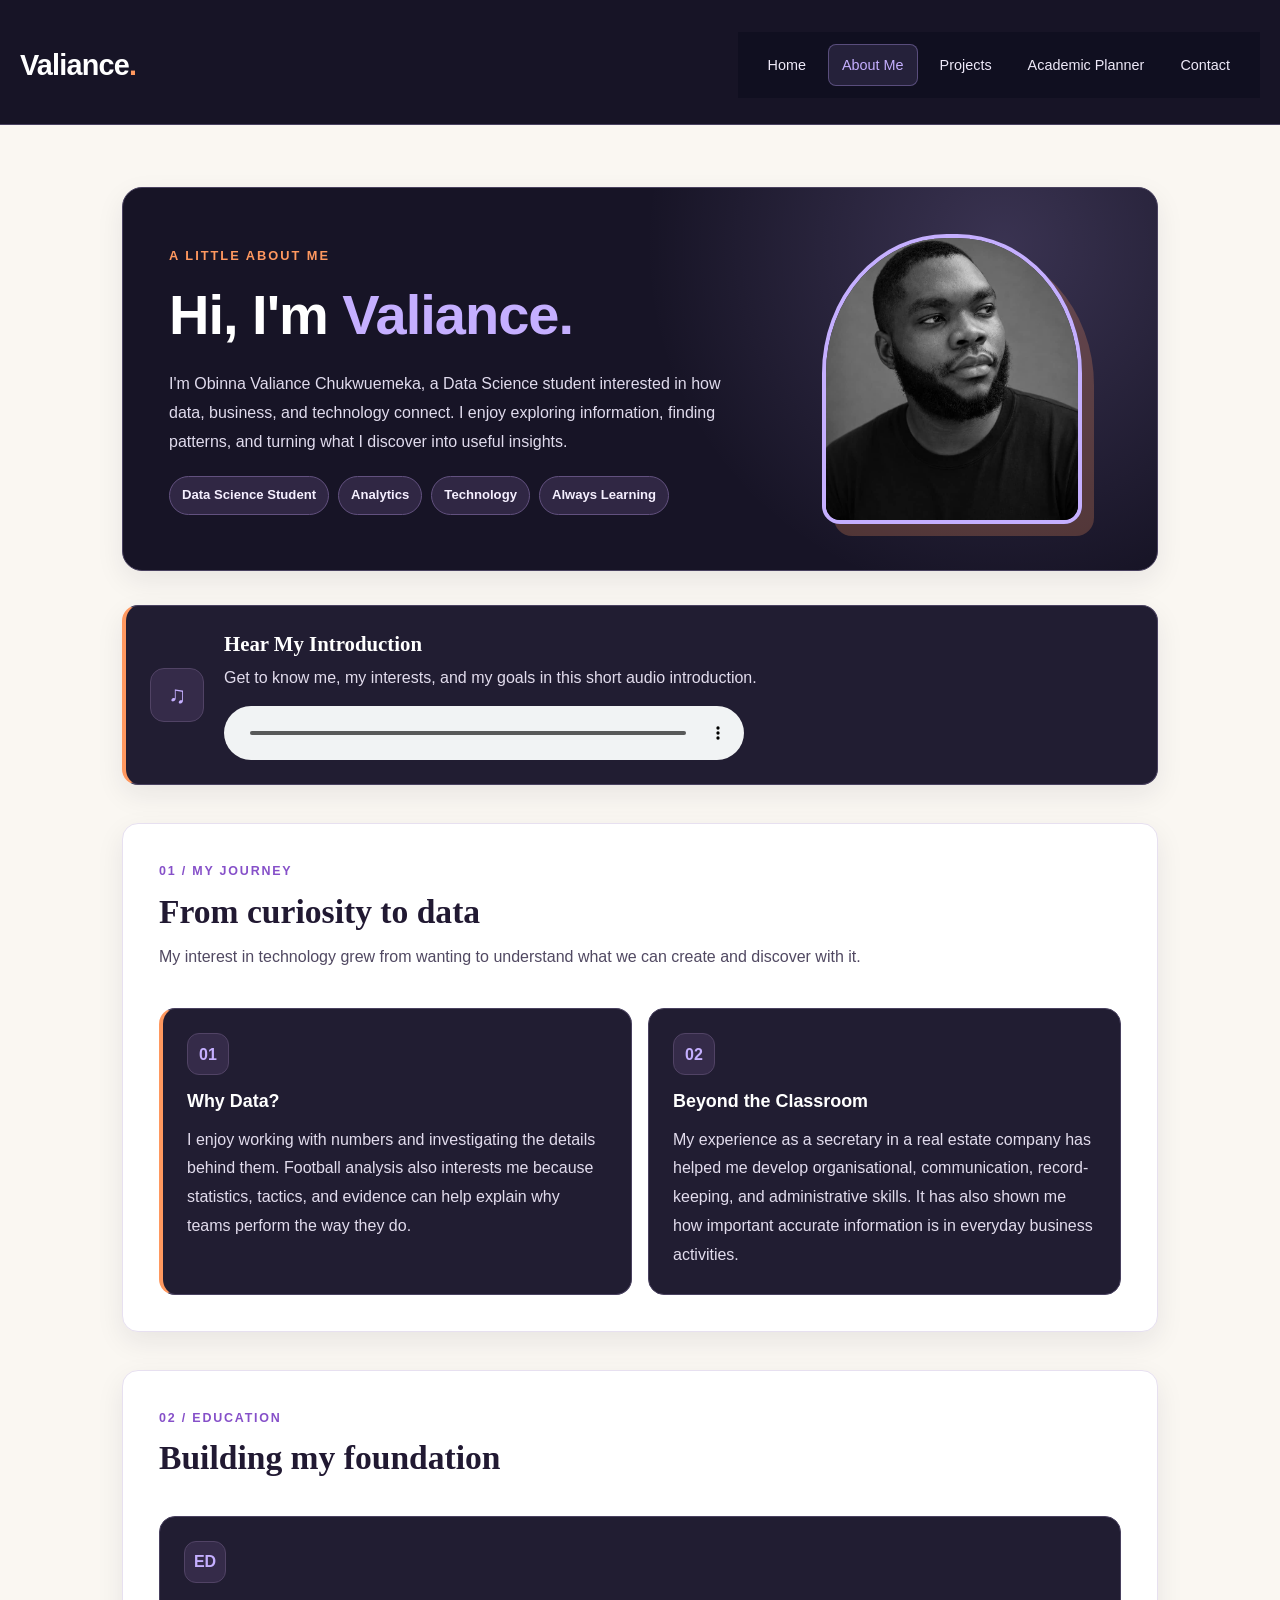
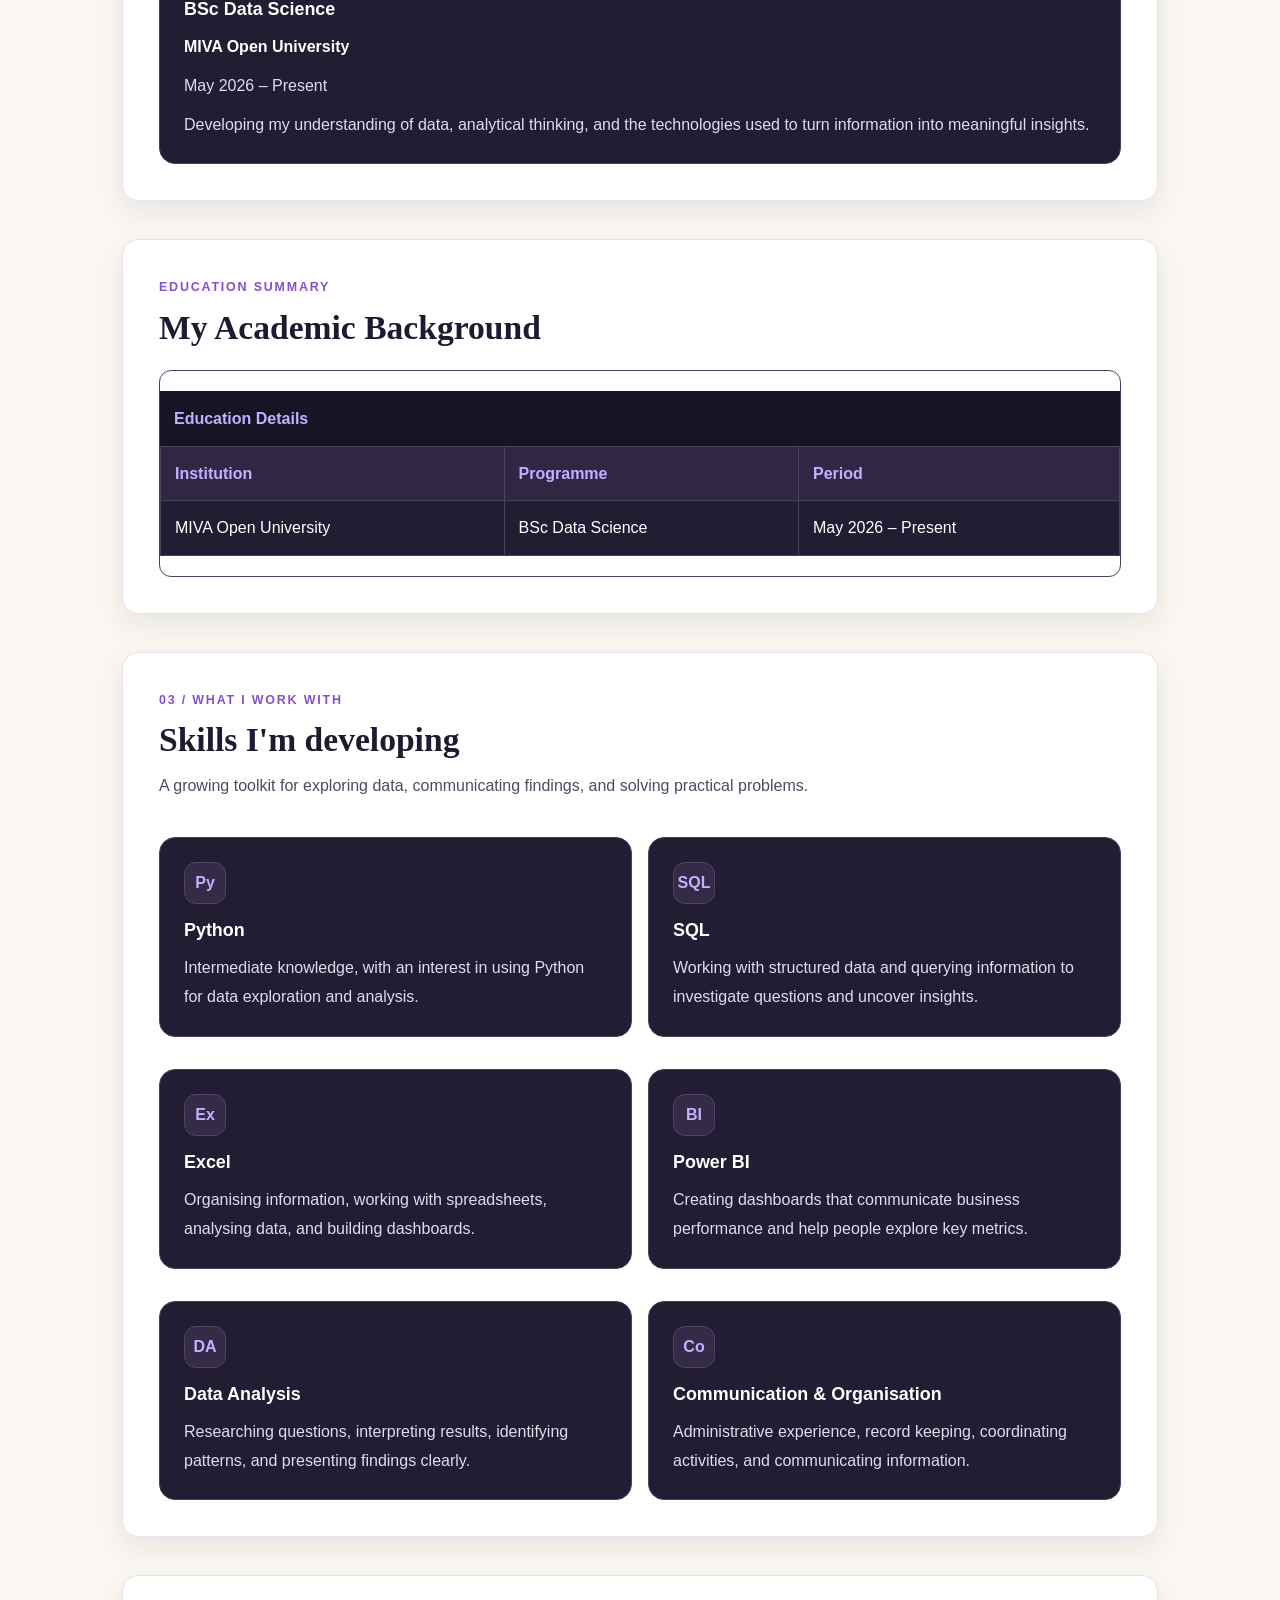
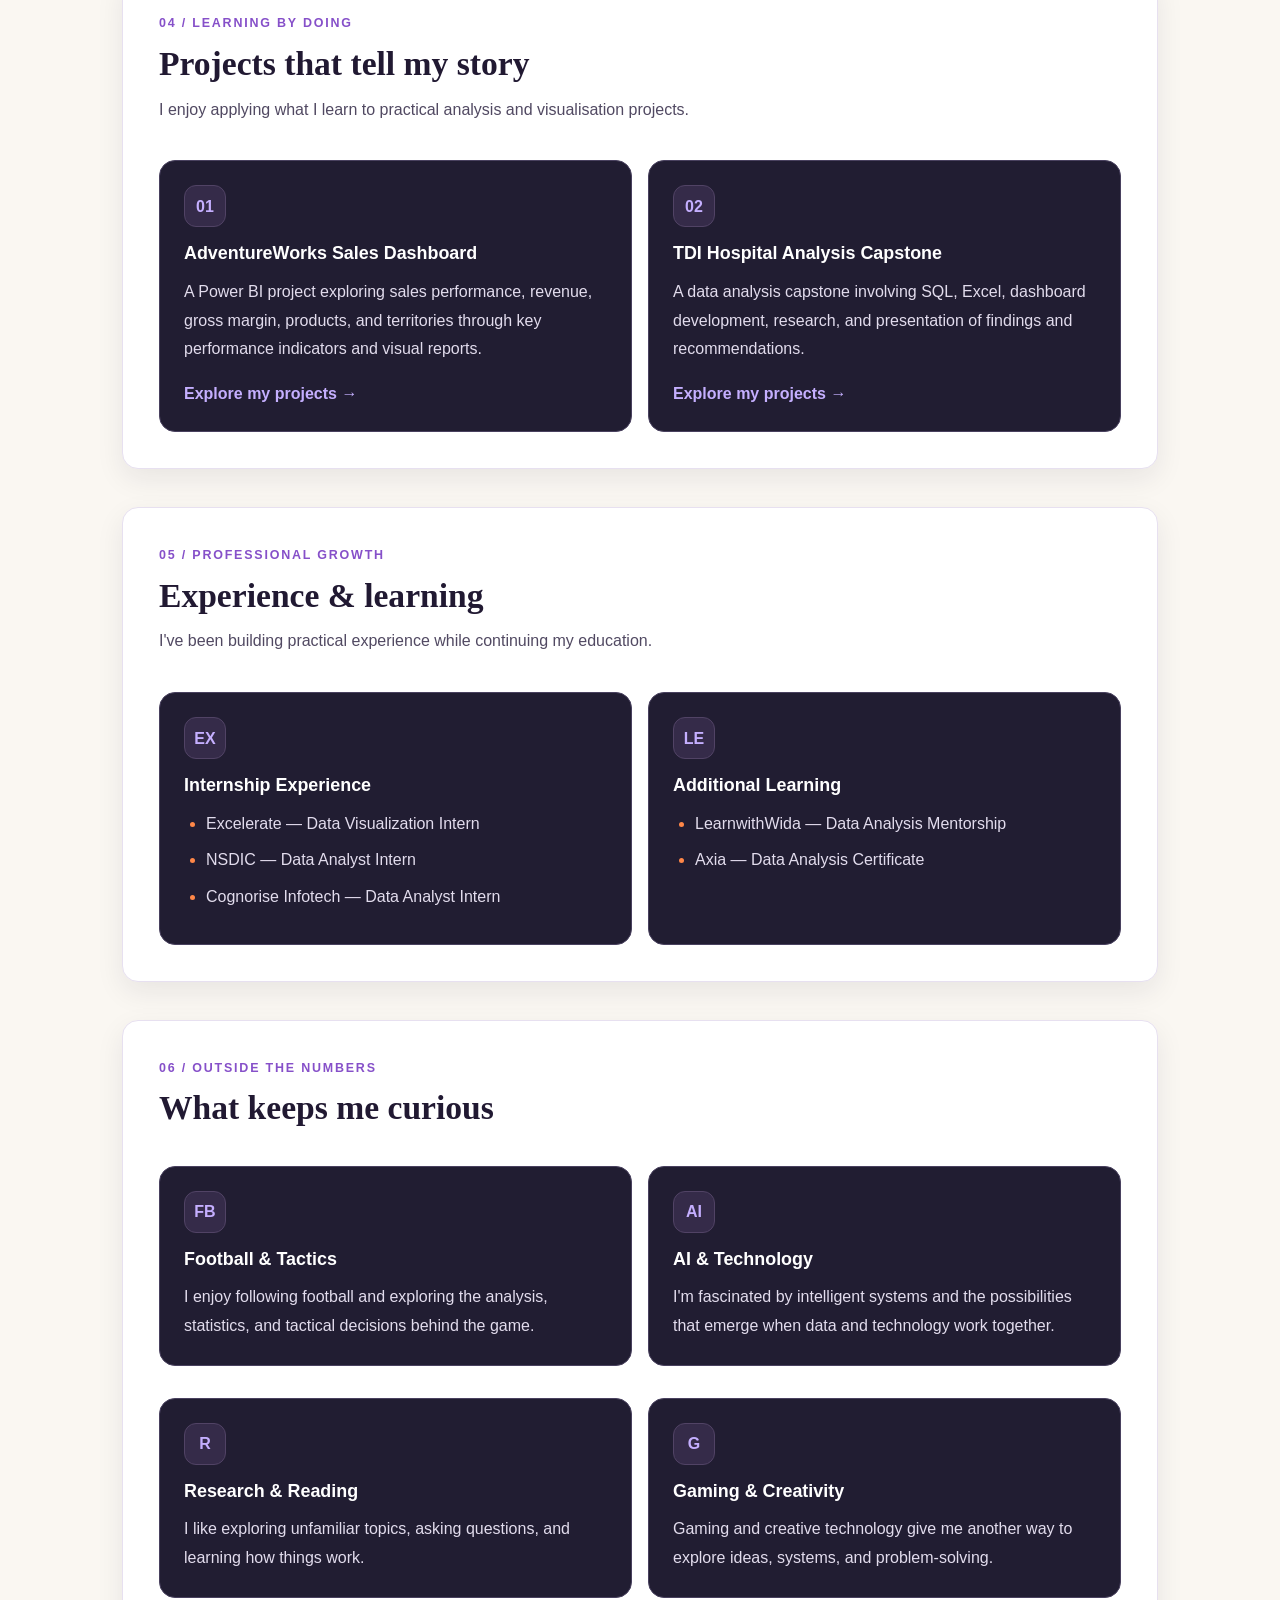
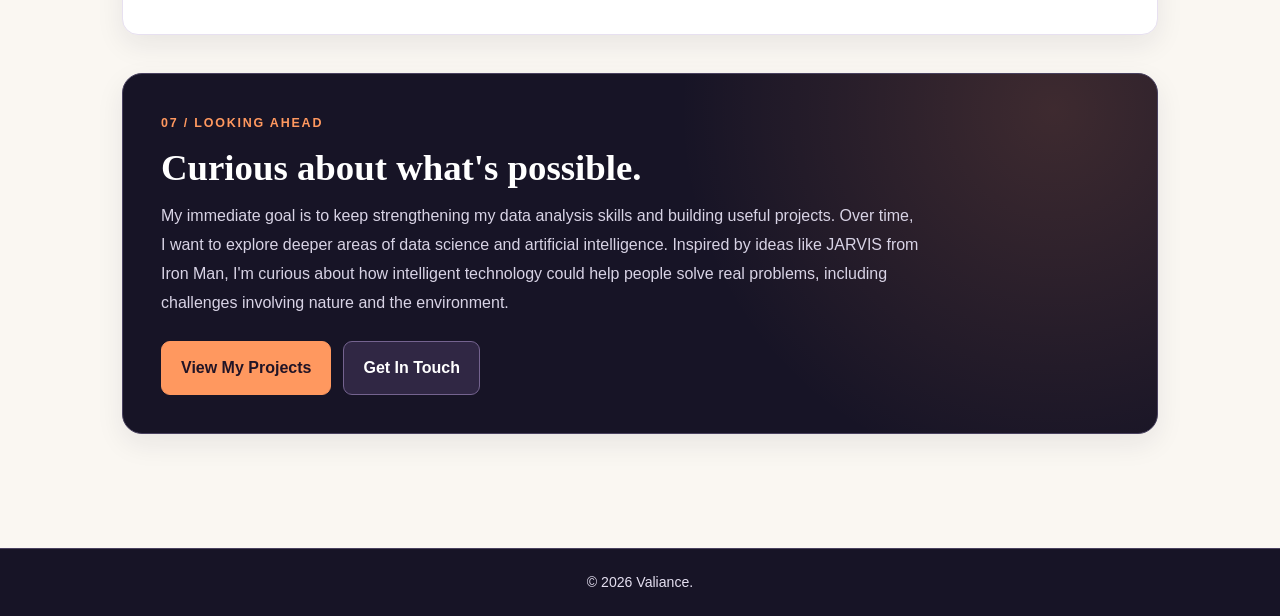
==== commit b539328a: "about.html" ====
--- a/about.html
+++ b/about.html
@@ -3,18 +3,11 @@
 <head>
     <meta charset="UTF-8">
     <meta name="viewport" content="width=device-width, initial-scale=1.0">
-
-    <meta name="description"
-          content="Learn about Valiance, a Data Science student interested in analytics, business and technology.">
-
+    <meta name="description" content="Learn about Valiance, a Data Science student interested in analytics, business and technology.">
     <title>About Me | Valiance</title>
     <link rel="stylesheet" href="css/style.css">
 
     <style>
-        /* =====================================
-           ABOUT PAGE: COLOUR AND READABILITY
-        ===================================== */
-
         :root {
             --about-dark: #171426;
             --about-card: #211d32;
@@ -27,11 +20,7 @@
             --about-light-text: #29213d;
         }
 
-        body {
-            color: var(--about-light-text);
-        }
-
-        /* HEADER AND LOGO */
+        body { color: var(--about-light-text); }
 
         .site-header {
             background: var(--about-dark);
@@ -55,9 +44,7 @@
             text-decoration: none;
         }
 
-        .site-header .logo span {
-            color: var(--about-orange);
-        }
+        .site-header .logo span { color: var(--about-orange); }
 
         .main-nav a {
             color: #eee9f8;
@@ -65,9 +52,7 @@
         }
 
         .main-nav a:hover,
-        .main-nav a.active {
-            color: var(--about-lilac);
-        }
+        .main-nav a.active { color: var(--about-lilac); }
 
         .main-nav a:focus-visible,
         .site-header .logo:focus-visible,
@@ -76,29 +61,19 @@
             outline-offset: 4px;
         }
 
-        /* GENERAL PAGE */
-
         .about-page {
             padding-top: 28px;
             padding-bottom: 48px;
         }
 
         .about-page p,
-        .about-page li {
-            line-height: 1.8;
-        }
+        .about-page li { line-height: 1.8; }
 
         .about-page h1,
         .about-page h2,
-        .about-page h3 {
-            line-height: 1.3;
-        }
-
-        .about-page section {
-            scroll-margin-top: 24px;
-        }
-
-        /* INTRODUCTION */
+        .about-page h3 { line-height: 1.3; }
+
+        .about-page section { scroll-margin-top: 24px; }
 
         .about-hero {
             display: grid;
@@ -109,11 +84,7 @@
             margin-bottom: 34px;
             color: var(--about-white);
             background:
-                radial-gradient(
-                    circle at 85% 15%,
-                    rgba(197, 175, 255, 0.2),
-                    transparent 38%
-                ),
+                radial-gradient(circle at 85% 15%, rgba(197,175,255,.2), transparent 38%),
                 var(--about-dark);
             border: 1px solid var(--about-border);
             border-radius: 20px;
@@ -126,25 +97,18 @@
             letter-spacing: -1px;
         }
 
-        .about-hero h1 span {
-            color: var(--about-lilac);
-        }
-
-        .about-hero p {
-            color: var(--about-muted);
-        }
+        .about-hero h1 span { color: var(--about-lilac); }
+        .about-hero p { color: var(--about-muted); }
 
         .about-hero .section-kicker {
             color: var(--about-orange);
-            font-size: 0.8rem;
+            font-size: .8rem;
             font-weight: 800;
             letter-spacing: 2px;
             text-transform: uppercase;
         }
 
-        .about-hero .about-summary {
-            max-width: 600px;
-        }
+        .about-hero .about-summary { max-width: 600px; }
 
         .about-photo {
             display: flex;
@@ -162,7 +126,7 @@
             object-position: center;
             border: 4px solid var(--about-lilac);
             border-radius: 48% 48% 18px 18px;
-            box-shadow: 12px 12px 0 rgba(255, 152, 95, 0.24);
+            box-shadow: 12px 12px 0 rgba(255,152,95,.24);
         }
 
         .about-tags {
@@ -179,11 +143,9 @@
             background: #302744;
             border: 1px solid #62517f;
             border-radius: 30px;
-            font-size: 0.82rem;
+            font-size: .82rem;
             font-weight: 600;
         }
-
-        /* AUDIO INTRODUCTION */
 
         .about-audio {
             display: grid;
@@ -229,20 +191,14 @@
             max-width: 520px;
         }
 
-        /* SECTION HEADINGS */
-
-        .about-section {
-            margin-top: 38px;
-        }
-
-        .about-section-heading {
-            margin-bottom: 20px;
-        }
+        .about-section { margin-top: 38px; }
+
+        .about-section-heading { margin-bottom: 20px; }
 
         .about-section-heading .section-kicker {
             margin-bottom: 7px;
             color: #8650c9;
-            font-size: 0.78rem;
+            font-size: .78rem;
             font-weight: 800;
             letter-spacing: 1.8px;
             text-transform: uppercase;
@@ -258,8 +214,6 @@
             max-width: 720px;
             color: #514962;
         }
-
-        /* CARDS */
 
         .about-grid {
             display: grid;
@@ -274,8 +228,7 @@
             background: var(--about-card);
             border: 1px solid var(--about-border);
             border-radius: 16px;
-            transition: transform 0.2s ease,
-                        border-color 0.2s ease;
+            transition: transform .2s ease, border-color .2s ease;
         }
 
         .about-card:hover {
@@ -290,21 +243,11 @@
         }
 
         .about-card p,
-        .about-card li {
-            color: #e2dced;
-        }
-
-        .about-card p {
-            margin: 0;
-        }
-
-        .about-card p + p {
-            margin-top: 10px;
-        }
-
-        .about-card strong {
-            color: var(--about-white);
-        }
+        .about-card li { color: #e2dced; }
+
+        .about-card p { margin: 0; }
+        .about-card p + p { margin-top: 10px; }
+        .about-card strong { color: var(--about-white); }
 
         .about-card .card-mark {
             display: inline-flex;
@@ -321,22 +264,15 @@
             font-weight: 800;
         }
 
-        .about-card.about-highlight {
-            border-left: 4px solid var(--about-orange);
-        }
-
-        .about-wide {
-            grid-column: 1 / -1;
-        }
+        .about-card.about-highlight { border-left: 4px solid var(--about-orange); }
+        .about-wide { grid-column: 1 / -1; }
 
         .about-list {
             margin: 12px 0 0;
             padding-left: 22px;
         }
 
-        .about-list li {
-            margin-bottom: 8px;
-        }
+        .about-list li { margin-bottom: 8px; }
 
         .about-project-link {
             display: inline-block;
@@ -351,18 +287,52 @@
             text-decoration: underline;
         }
 
-        /* FUTURE GOALS */
+        /* EDUCATION TABLE */
+
+        .education-table-wrapper {
+            width: 100%;
+            overflow-x: auto;
+            border: 1px solid var(--about-border);
+            border-radius: 12px;
+        }
+
+        .education-table {
+            width: 100%;
+            min-width: 450px;
+            border-collapse: collapse;
+            background: var(--about-card);
+            color: var(--about-white);
+        }
+
+        .education-table caption {
+            padding: 14px;
+            color: var(--about-lilac);
+            background: var(--about-dark);
+            font-weight: 700;
+            text-align: left;
+        }
+
+        .education-table th,
+        .education-table td {
+            padding: 14px;
+            border: 1px solid var(--about-border);
+            text-align: left;
+            line-height: 1.6;
+        }
+
+        .education-table th {
+            color: var(--about-lilac);
+            background: #302744;
+        }
+
+        .education-table tbody tr:hover { background: #302744; }
 
         .about-ending {
             margin-top: 38px;
             padding: clamp(25px, 4vw, 38px);
             color: var(--about-white);
             background:
-                radial-gradient(
-                    circle at 90% 10%,
-                    rgba(255, 152, 95, 0.17),
-                    transparent 38%
-                ),
+                radial-gradient(circle at 90% 10%, rgba(255,152,95,.17), transparent 38%),
                 var(--about-dark);
             border: 1px solid var(--about-border);
             border-radius: 20px;
@@ -370,7 +340,7 @@
 
         .about-ending .section-kicker {
             color: var(--about-orange);
-            font-size: 0.78rem;
+            font-size: .78rem;
             font-weight: 800;
             letter-spacing: 1.8px;
             text-transform: uppercase;
@@ -404,8 +374,7 @@
             font-weight: 700;
             text-align: center;
             text-decoration: none;
-            transition: background 0.2s ease,
-                        transform 0.2s ease;
+            transition: background .2s ease, transform .2s ease;
         }
 
         .about-actions a.primary-button {
@@ -419,11 +388,7 @@
             background: #443558;
         }
 
-        .about-actions a.primary-button:hover {
-            background: #ffb083;
-        }
-
-        /* FOOTER */
+        .about-actions a.primary-button:hover { background: #ffb083; }
 
         .site-footer {
             padding: 22px 0;
@@ -438,8 +403,6 @@
             text-align: center;
             line-height: 1.7;
         }
-
-        /* MOBILE */
 
         @media (max-width: 700px) {
             .site-header .container {
@@ -448,9 +411,7 @@
                 gap: 12px;
             }
 
-            .site-header .logo {
-                font-size: 2rem;
-            }
+            .site-header .logo { font-size: 2rem; }
 
             .main-nav {
                 display: flex;
@@ -459,13 +420,8 @@
                 width: 100%;
             }
 
-            .main-nav a {
-                font-size: 0.92rem;
-            }
-
-            .about-page {
-                padding-top: 18px;
-            }
+            .main-nav a { font-size: .92rem; }
+            .about-page { padding-top: 18px; }
 
             .about-hero {
                 grid-template-columns: minmax(0, 1fr);
@@ -473,9 +429,7 @@
                 padding: 24px 20px;
             }
 
-            .about-hero h1 {
-                font-size: clamp(2.2rem, 9vw, 2.8rem);
-            }
+            .about-hero h1 { font-size: clamp(2.2rem, 9vw, 2.8rem); }
 
             .about-photo img {
                 max-width: 210px;
@@ -493,31 +447,22 @@
                 height: 46px;
             }
 
-            .about-section {
-                margin-top: 30px;
-            }
+            .about-section { margin-top: 30px; }
 
             .about-grid {
                 grid-template-columns: minmax(0, 1fr);
                 gap: 13px;
             }
 
-            .about-wide {
-                grid-column: auto;
-            }
-
-            .about-card {
-                padding: 20px;
-            }
+            .about-wide { grid-column: auto; }
+            .about-card { padding: 20px; }
 
             .about-ending {
                 margin-top: 30px;
                 padding: 25px 20px;
             }
 
-            .about-actions {
-                flex-direction: column;
-            }
+            .about-actions { flex-direction: column; }
 
             .about-actions a {
                 width: 100%;
@@ -527,20 +472,15 @@
 
         @media (prefers-reduced-motion: reduce) {
             .about-card,
-            .about-actions a {
-                transition: none;
-            }
+            .about-actions a { transition: none; }
 
             .about-card:hover,
-            .about-actions a:hover {
-                transform: none;
-            }
+            .about-actions a:hover { transform: none; }
         }
     </style>
 </head>
 
 <body>
-
     <header class="site-header">
         <div class="container">
             <a class="logo" href="index.html" aria-label="Valiance home">
@@ -549,9 +489,7 @@
 
             <nav class="main-nav" aria-label="Main navigation">
                 <a href="index.html">Home</a>
-                <a href="about.html" class="active" aria-current="page">
-                    About Me
-                </a>
+                <a href="about.html" class="active" aria-current="page">About Me</a>
                 <a href="projects.html">Projects</a>
                 <a href="planner.html">Academic Planner</a>
                 <a href="contact.html">Contact</a>
@@ -560,20 +498,16 @@
     </header>
 
     <main class="container about-page">
-
         <section class="about-hero">
             <div>
                 <p class="section-kicker">A little about me</p>
-
                 <h1>Hi, I'm <span>Valiance.</span></h1>
-
                 <p class="about-summary">
                     I'm Obinna Valiance Chukwuemeka, a Data Science student
                     interested in how data, business, and technology connect.
                     I enjoy exploring information, finding patterns, and
                     turning what I discover into useful insights.
                 </p>
-
                 <div class="about-tags">
                     <span>Data Science Student</span>
                     <span>Analytics</span>
@@ -588,18 +522,14 @@
             </div>
         </section>
 
-        <!-- AUDIO INTRODUCTION -->
         <section class="about-audio" aria-labelledby="audio-intro-title">
             <div class="about-audio-icon" aria-hidden="true">♫</div>
-
             <div class="about-audio-content">
                 <h2 id="audio-intro-title">Hear My Introduction</h2>
-
                 <p>
                     Get to know me, my interests, and my goals in this
                     short audio introduction.
                 </p>
-
                 <audio controls preload="metadata">
                     <source src="images/intro.mp3" type="audio/mpeg">
                     Your browser does not support audio playback.
@@ -665,6 +595,34 @@
             </div>
         </section>
 
+        <!-- NEW HTML EDUCATION TABLE -->
+        <section class="about-section">
+            <div class="about-section-heading">
+                <p class="section-kicker">EDUCATION SUMMARY</p>
+                <h2>My Academic Background</h2>
+            </div>
+
+            <div class="education-table-wrapper">
+                <table class="education-table">
+                    <caption>Education Details</caption>
+                    <thead>
+                        <tr>
+                            <th scope="col">Institution</th>
+                            <th scope="col">Programme</th>
+                            <th scope="col">Period</th>
+                        </tr>
+                    </thead>
+                    <tbody>
+                        <tr>
+                            <td>MIVA Open University</td>
+                            <td>BSc Data Science</td>
+                            <td>May 2026 – Present</td>
+                        </tr>
+                    </tbody>
+                </table>
+            </div>
+        </section>
+
         <section class="about-section">
             <div class="about-section-heading">
                 <p class="section-kicker">03 / What I work with</p>
@@ -751,9 +709,7 @@
                         revenue, gross margin, products, and territories
                         through key performance indicators and visual reports.
                     </p>
-                    <a class="about-project-link" href="projects.html">
-                        Explore my projects →
-                    </a>
+                    <a class="about-project-link" href="projects.html">Explore my projects →</a>
                 </article>
 
                 <article class="about-card">
@@ -764,9 +720,7 @@
                         dashboard development, research, and presentation
                         of findings and recommendations.
                     </p>
-                    <a class="about-project-link" href="projects.html">
-                        Explore my projects →
-                    </a>
+                    <a class="about-project-link" href="projects.html">Explore my projects →</a>
                 </article>
             </div>
         </section>
@@ -852,7 +806,6 @@
         <section class="about-ending">
             <p class="section-kicker">07 / Looking ahead</p>
             <h2>Curious about what's possible.</h2>
-
             <p>
                 My immediate goal is to keep strengthening my data analysis
                 skills and building useful projects. Over time, I want to
@@ -864,24 +817,16 @@
             </p>
 
             <div class="about-actions">
-                <a class="primary-button" href="projects.html">
-                    View My Projects
-                </a>
-                <a href="contact.html">
-                    Get In Touch
-                </a>
-            </div>
-        </section>
-
+                <a class="primary-button" href="projects.html">View My Projects</a>
+                <a href="contact.html">Get In Touch</a>
+            </div>
+        </section>
     </main>
 
     <footer class="site-footer">
         <div class="container">
-            <p>
-                © 2026 Valiance.
-            </p>
+            <p>© 2026 Valiance.</p>
         </div>
     </footer>
-
 </body>
 </html>
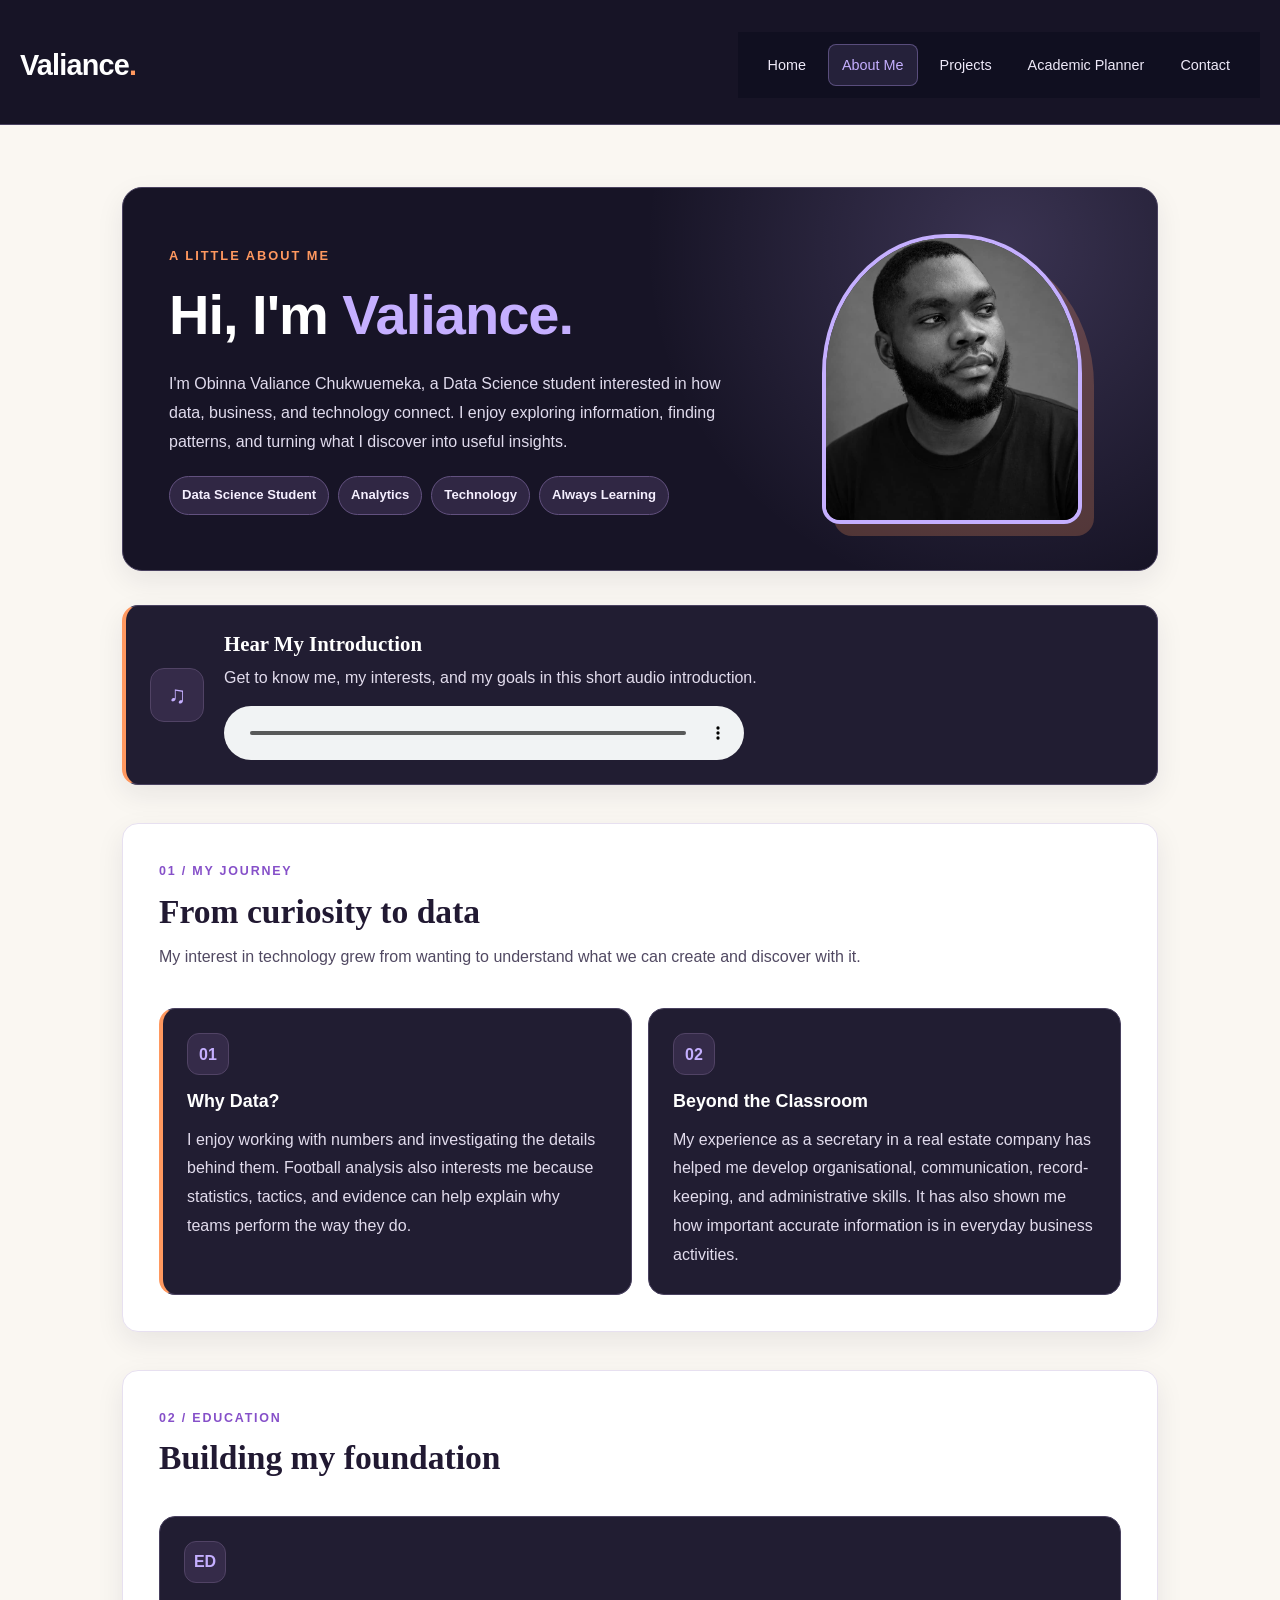
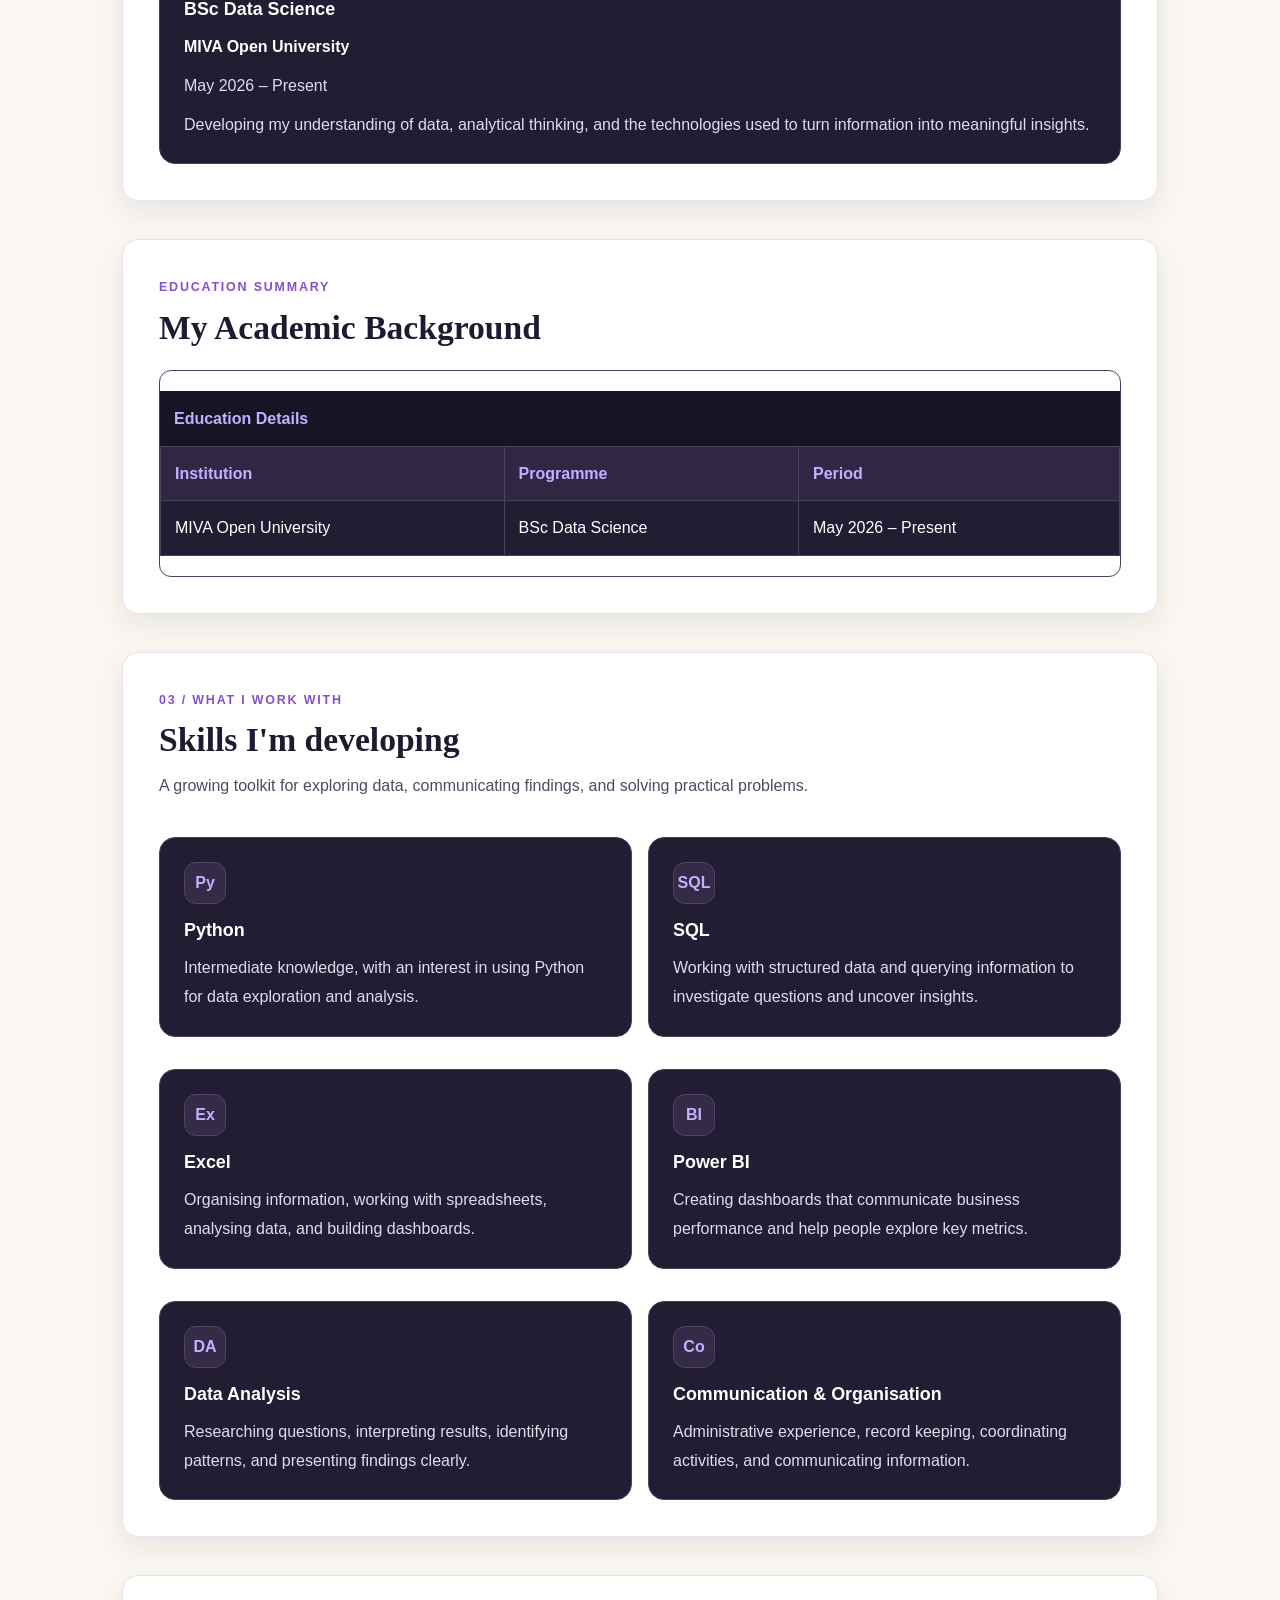
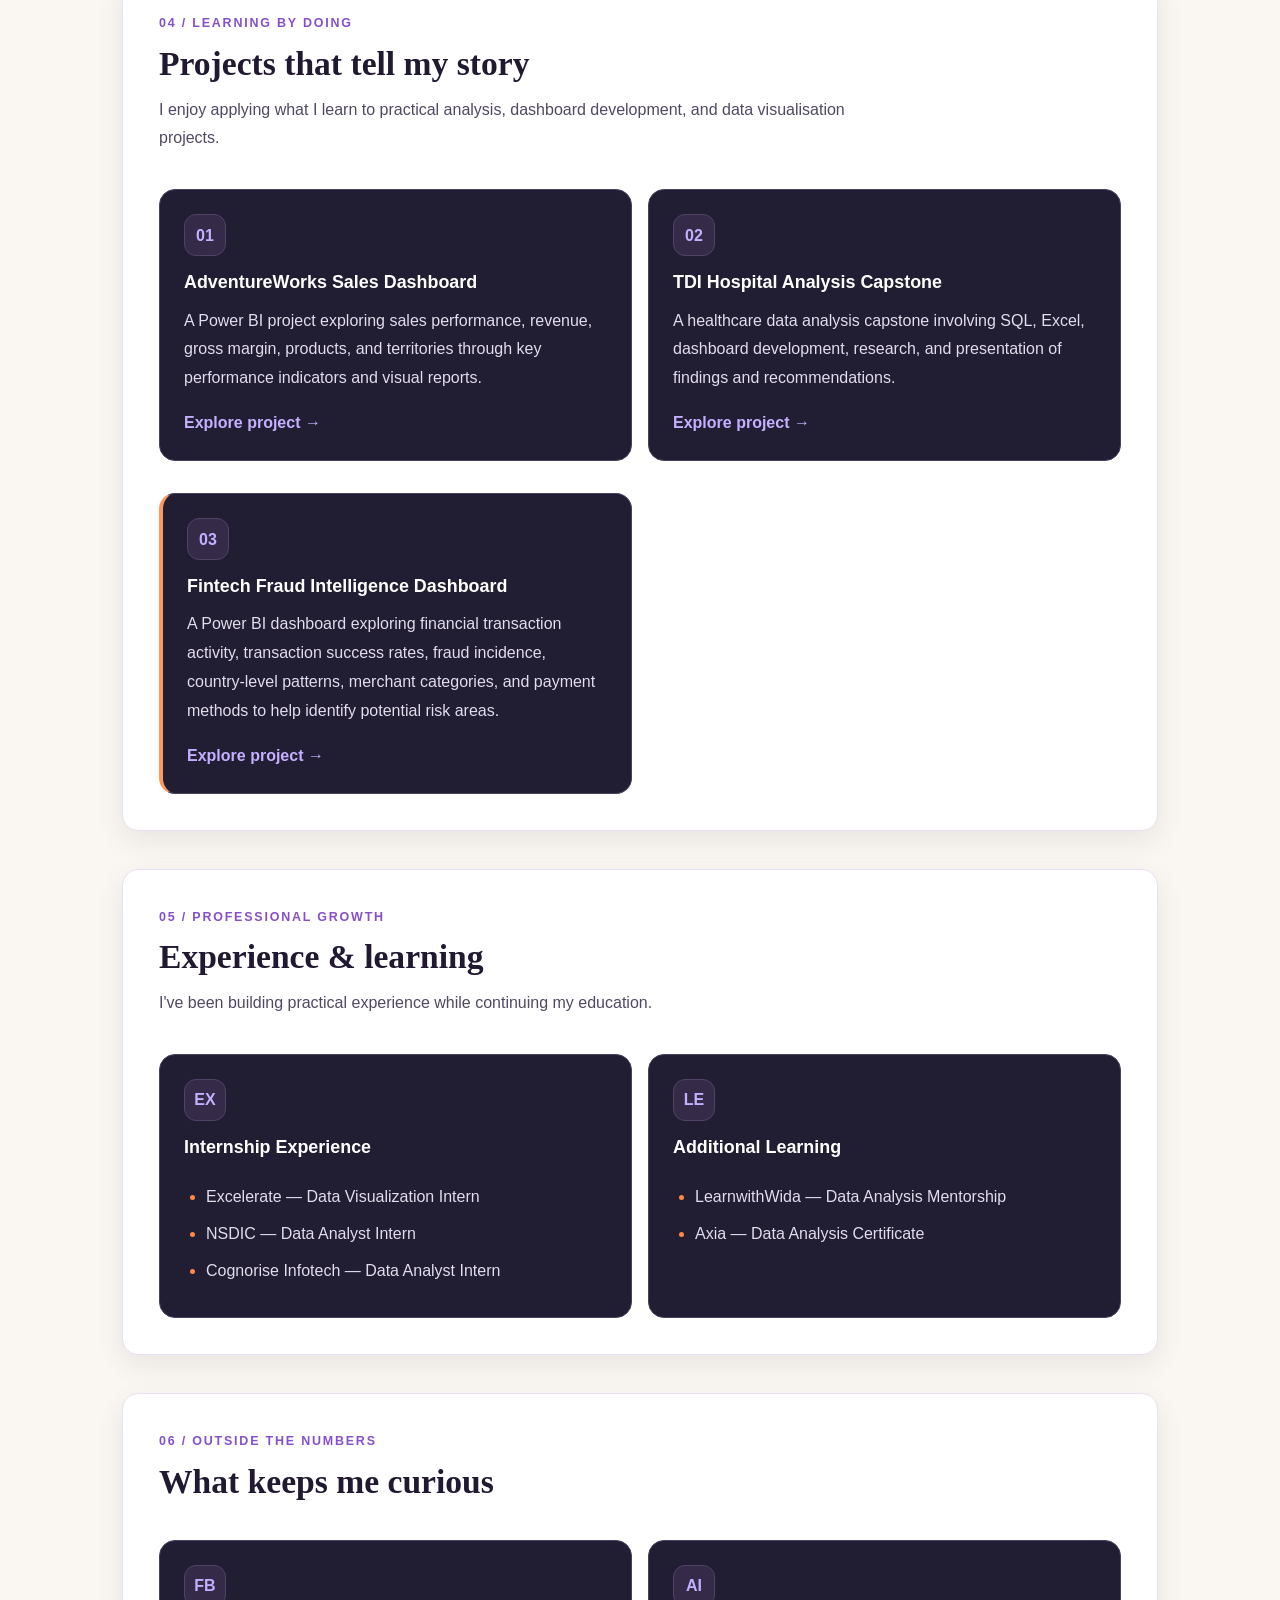
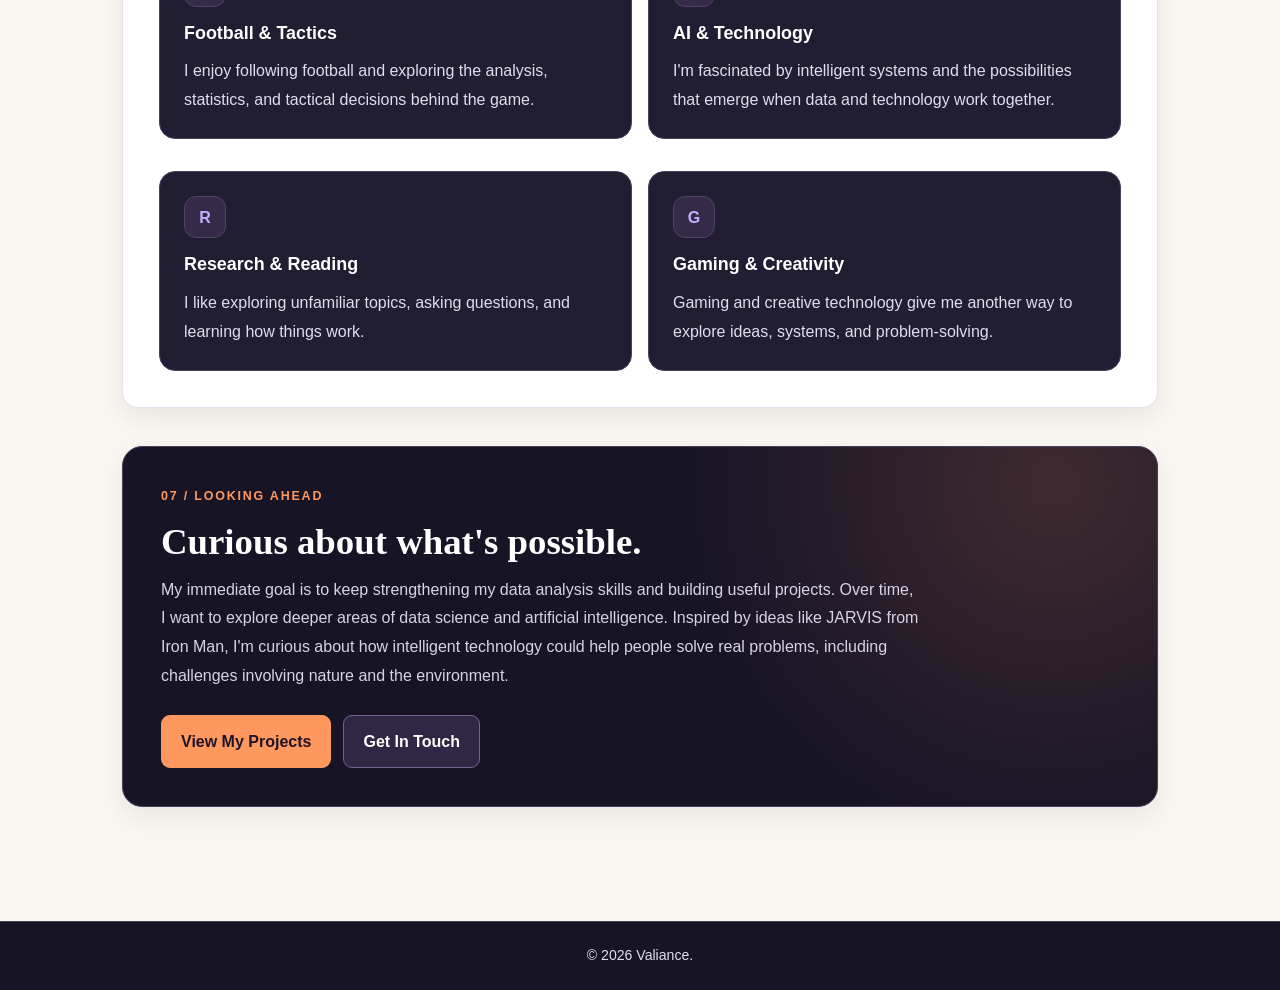
==== commit 6784d90b: "about.html" ====
--- a/about.html
+++ b/about.html
@@ -20,7 +20,9 @@
             --about-light-text: #29213d;
         }
 
-        body { color: var(--about-light-text); }
+        body {
+            color: var(--about-light-text);
+        }
 
         .site-header {
             background: var(--about-dark);
@@ -44,7 +46,9 @@
             text-decoration: none;
         }
 
-        .site-header .logo span { color: var(--about-orange); }
+        .site-header .logo span {
+            color: var(--about-orange);
+        }
 
         .main-nav a {
             color: #eee9f8;
@@ -52,7 +56,9 @@
         }
 
         .main-nav a:hover,
-        .main-nav a.active { color: var(--about-lilac); }
+        .main-nav a.active {
+            color: var(--about-lilac);
+        }
 
         .main-nav a:focus-visible,
         .site-header .logo:focus-visible,
@@ -67,13 +73,21 @@
         }
 
         .about-page p,
-        .about-page li { line-height: 1.8; }
+        .about-page li {
+            line-height: 1.8;
+        }
 
         .about-page h1,
         .about-page h2,
-        .about-page h3 { line-height: 1.3; }
-
-        .about-page section { scroll-margin-top: 24px; }
+        .about-page h3 {
+            line-height: 1.3;
+        }
+
+        .about-page section {
+            scroll-margin-top: 24px;
+        }
+
+        /* INTRODUCTION */
 
         .about-hero {
             display: grid;
@@ -84,7 +98,11 @@
             margin-bottom: 34px;
             color: var(--about-white);
             background:
-                radial-gradient(circle at 85% 15%, rgba(197,175,255,.2), transparent 38%),
+                radial-gradient(
+                    circle at 85% 15%,
+                    rgba(197, 175, 255, 0.2),
+                    transparent 38%
+                ),
                 var(--about-dark);
             border: 1px solid var(--about-border);
             border-radius: 20px;
@@ -97,18 +115,25 @@
             letter-spacing: -1px;
         }
 
-        .about-hero h1 span { color: var(--about-lilac); }
-        .about-hero p { color: var(--about-muted); }
+        .about-hero h1 span {
+            color: var(--about-lilac);
+        }
+
+        .about-hero p {
+            color: var(--about-muted);
+        }
 
         .about-hero .section-kicker {
             color: var(--about-orange);
-            font-size: .8rem;
+            font-size: 0.8rem;
             font-weight: 800;
             letter-spacing: 2px;
             text-transform: uppercase;
         }
 
-        .about-hero .about-summary { max-width: 600px; }
+        .about-hero .about-summary {
+            max-width: 600px;
+        }
 
         .about-photo {
             display: flex;
@@ -126,7 +151,7 @@
             object-position: center;
             border: 4px solid var(--about-lilac);
             border-radius: 48% 48% 18px 18px;
-            box-shadow: 12px 12px 0 rgba(255,152,95,.24);
+            box-shadow: 12px 12px 0 rgba(255, 152, 95, 0.24);
         }
 
         .about-tags {
@@ -143,9 +168,11 @@
             background: #302744;
             border: 1px solid #62517f;
             border-radius: 30px;
-            font-size: .82rem;
+            font-size: 0.82rem;
             font-weight: 600;
         }
+
+        /* AUDIO INTRODUCTION */
 
         .about-audio {
             display: grid;
@@ -191,14 +218,20 @@
             max-width: 520px;
         }
 
-        .about-section { margin-top: 38px; }
-
-        .about-section-heading { margin-bottom: 20px; }
+        /* SECTION HEADINGS */
+
+        .about-section {
+            margin-top: 38px;
+        }
+
+        .about-section-heading {
+            margin-bottom: 20px;
+        }
 
         .about-section-heading .section-kicker {
             margin-bottom: 7px;
             color: #8650c9;
-            font-size: .78rem;
+            font-size: 0.78rem;
             font-weight: 800;
             letter-spacing: 1.8px;
             text-transform: uppercase;
@@ -215,6 +248,8 @@
             color: #514962;
         }
 
+        /* CARDS */
+
         .about-grid {
             display: grid;
             grid-template-columns: repeat(2, minmax(0, 1fr));
@@ -222,13 +257,16 @@
         }
 
         .about-card {
+            display: flex;
+            flex-direction: column;
             min-width: 0;
             padding: 24px;
             color: #f6f2ff;
             background: var(--about-card);
             border: 1px solid var(--about-border);
             border-radius: 16px;
-            transition: transform .2s ease, border-color .2s ease;
+            transition: transform 0.2s ease,
+                        border-color 0.2s ease;
         }
 
         .about-card:hover {
@@ -243,11 +281,21 @@
         }
 
         .about-card p,
-        .about-card li { color: #e2dced; }
-
-        .about-card p { margin: 0; }
-        .about-card p + p { margin-top: 10px; }
-        .about-card strong { color: var(--about-white); }
+        .about-card li {
+            color: #e2dced;
+        }
+
+        .about-card p {
+            margin: 0;
+        }
+
+        .about-card p + p {
+            margin-top: 10px;
+        }
+
+        .about-card strong {
+            color: var(--about-white);
+        }
 
         .about-card .card-mark {
             display: inline-flex;
@@ -264,19 +312,28 @@
             font-weight: 800;
         }
 
-        .about-card.about-highlight { border-left: 4px solid var(--about-orange); }
-        .about-wide { grid-column: 1 / -1; }
+        .about-card.about-highlight {
+            border-left: 4px solid var(--about-orange);
+        }
+
+        .about-wide {
+            grid-column: 1 / -1;
+        }
 
         .about-list {
             margin: 12px 0 0;
             padding-left: 22px;
         }
 
-        .about-list li { margin-bottom: 8px; }
+        .about-list li {
+            margin-bottom: 8px;
+        }
 
         .about-project-link {
             display: inline-block;
-            margin-top: 16px;
+            align-self: flex-start;
+            margin-top: auto;
+            padding-top: 16px;
             color: var(--about-lilac);
             font-weight: 700;
             text-decoration: none;
@@ -325,14 +382,22 @@
             background: #302744;
         }
 
-        .education-table tbody tr:hover { background: #302744; }
+        .education-table tbody tr:hover {
+            background: #302744;
+        }
+
+        /* FUTURE GOALS */
 
         .about-ending {
             margin-top: 38px;
             padding: clamp(25px, 4vw, 38px);
             color: var(--about-white);
             background:
-                radial-gradient(circle at 90% 10%, rgba(255,152,95,.17), transparent 38%),
+                radial-gradient(
+                    circle at 90% 10%,
+                    rgba(255, 152, 95, 0.17),
+                    transparent 38%
+                ),
                 var(--about-dark);
             border: 1px solid var(--about-border);
             border-radius: 20px;
@@ -340,7 +405,7 @@
 
         .about-ending .section-kicker {
             color: var(--about-orange);
-            font-size: .78rem;
+            font-size: 0.78rem;
             font-weight: 800;
             letter-spacing: 1.8px;
             text-transform: uppercase;
@@ -374,7 +439,8 @@
             font-weight: 700;
             text-align: center;
             text-decoration: none;
-            transition: background .2s ease, transform .2s ease;
+            transition: background 0.2s ease,
+                        transform 0.2s ease;
         }
 
         .about-actions a.primary-button {
@@ -388,7 +454,11 @@
             background: #443558;
         }
 
-        .about-actions a.primary-button:hover { background: #ffb083; }
+        .about-actions a.primary-button:hover {
+            background: #ffb083;
+        }
+
+        /* FOOTER */
 
         .site-footer {
             padding: 22px 0;
@@ -404,6 +474,8 @@
             line-height: 1.7;
         }
 
+        /* MOBILE RESPONSIVENESS */
+
         @media (max-width: 700px) {
             .site-header .container {
                 flex-direction: column;
@@ -411,7 +483,9 @@
                 gap: 12px;
             }
 
-            .site-header .logo { font-size: 2rem; }
+            .site-header .logo {
+                font-size: 2rem;
+            }
 
             .main-nav {
                 display: flex;
@@ -420,8 +494,13 @@
                 width: 100%;
             }
 
-            .main-nav a { font-size: .92rem; }
-            .about-page { padding-top: 18px; }
+            .main-nav a {
+                font-size: 0.92rem;
+            }
+
+            .about-page {
+                padding-top: 18px;
+            }
 
             .about-hero {
                 grid-template-columns: minmax(0, 1fr);
@@ -429,7 +508,9 @@
                 padding: 24px 20px;
             }
 
-            .about-hero h1 { font-size: clamp(2.2rem, 9vw, 2.8rem); }
+            .about-hero h1 {
+                font-size: clamp(2.2rem, 9vw, 2.8rem);
+            }
 
             .about-photo img {
                 max-width: 210px;
@@ -447,22 +528,31 @@
                 height: 46px;
             }
 
-            .about-section { margin-top: 30px; }
+            .about-section {
+                margin-top: 30px;
+            }
 
             .about-grid {
                 grid-template-columns: minmax(0, 1fr);
                 gap: 13px;
             }
 
-            .about-wide { grid-column: auto; }
-            .about-card { padding: 20px; }
+            .about-wide {
+                grid-column: auto;
+            }
+
+            .about-card {
+                padding: 20px;
+            }
 
             .about-ending {
                 margin-top: 30px;
                 padding: 25px 20px;
             }
 
-            .about-actions { flex-direction: column; }
+            .about-actions {
+                flex-direction: column;
+            }
 
             .about-actions a {
                 width: 100%;
@@ -472,10 +562,14 @@
 
         @media (prefers-reduced-motion: reduce) {
             .about-card,
-            .about-actions a { transition: none; }
+            .about-actions a {
+                transition: none;
+            }
 
             .about-card:hover,
-            .about-actions a:hover { transform: none; }
+            .about-actions a:hover {
+                transform: none;
+            }
         }
     </style>
 </head>
@@ -498,16 +592,20 @@
     </header>
 
     <main class="container about-page">
+
+        <!-- INTRODUCTION -->
         <section class="about-hero">
             <div>
                 <p class="section-kicker">A little about me</p>
                 <h1>Hi, I'm <span>Valiance.</span></h1>
+
                 <p class="about-summary">
                     I'm Obinna Valiance Chukwuemeka, a Data Science student
                     interested in how data, business, and technology connect.
                     I enjoy exploring information, finding patterns, and
                     turning what I discover into useful insights.
                 </p>
+
                 <div class="about-tags">
                     <span>Data Science Student</span>
                     <span>Analytics</span>
@@ -522,14 +620,18 @@
             </div>
         </section>
 
+        <!-- AUDIO INTRODUCTION -->
         <section class="about-audio" aria-labelledby="audio-intro-title">
             <div class="about-audio-icon" aria-hidden="true">♫</div>
+
             <div class="about-audio-content">
                 <h2 id="audio-intro-title">Hear My Introduction</h2>
+
                 <p>
                     Get to know me, my interests, and my goals in this
                     short audio introduction.
                 </p>
+
                 <audio controls preload="metadata">
                     <source src="images/intro.mp3" type="audio/mpeg">
                     Your browser does not support audio playback.
@@ -538,6 +640,7 @@
             </div>
         </section>
 
+        <!-- MY JOURNEY -->
         <section class="about-section">
             <div class="about-section-heading">
                 <p class="section-kicker">01 / My journey</p>
@@ -574,6 +677,7 @@
             </div>
         </section>
 
+        <!-- EDUCATION -->
         <section class="about-section">
             <div class="about-section-heading">
                 <p class="section-kicker">02 / Education</p>
@@ -595,10 +699,10 @@
             </div>
         </section>
 
-        <!-- NEW HTML EDUCATION TABLE -->
+        <!-- EDUCATION TABLE -->
         <section class="about-section">
             <div class="about-section-heading">
-                <p class="section-kicker">EDUCATION SUMMARY</p>
+                <p class="section-kicker">Education summary</p>
                 <h2>My Academic Background</h2>
             </div>
 
@@ -623,6 +727,7 @@
             </div>
         </section>
 
+        <!-- SKILLS -->
         <section class="about-section">
             <div class="about-section-heading">
                 <p class="section-kicker">03 / What I work with</p>
@@ -690,13 +795,14 @@
             </div>
         </section>
 
+        <!-- PROJECTS -->
         <section class="about-section">
             <div class="about-section-heading">
                 <p class="section-kicker">04 / Learning by doing</p>
                 <h2>Projects that tell my story</h2>
                 <p>
-                    I enjoy applying what I learn to practical analysis and
-                    visualisation projects.
+                    I enjoy applying what I learn to practical analysis,
+                    dashboard development, and data visualisation projects.
                 </p>
             </div>
 
@@ -709,22 +815,41 @@
                         revenue, gross margin, products, and territories
                         through key performance indicators and visual reports.
                     </p>
-                    <a class="about-project-link" href="projects.html">Explore my projects →</a>
+                    <a class="about-project-link" href="projects.html">
+                        Explore project →
+                    </a>
                 </article>
 
                 <article class="about-card">
                     <div class="card-mark">02</div>
                     <h3>TDI Hospital Analysis Capstone</h3>
                     <p>
-                        A data analysis capstone involving SQL, Excel,
-                        dashboard development, research, and presentation
+                        A healthcare data analysis capstone involving SQL,
+                        Excel, dashboard development, research, and presentation
                         of findings and recommendations.
                     </p>
-                    <a class="about-project-link" href="projects.html">Explore my projects →</a>
+                    <a class="about-project-link" href="projects.html">
+                        Explore project →
+                    </a>
+                </article>
+
+                <article class="about-card about-highlight">
+                    <div class="card-mark">03</div>
+                    <h3>Fintech Fraud Intelligence Dashboard</h3>
+                    <p>
+                        A Power BI dashboard exploring financial transaction
+                        activity, transaction success rates, fraud incidence,
+                        country-level patterns, merchant categories, and payment
+                        methods to help identify potential risk areas.
+                    </p>
+                    <a class="about-project-link" href="projects.html">
+                        Explore project →
+                    </a>
                 </article>
             </div>
         </section>
 
+        <!-- PROFESSIONAL GROWTH -->
         <section class="about-section">
             <div class="about-section-heading">
                 <p class="section-kicker">05 / Professional growth</p>
@@ -757,6 +882,7 @@
             </div>
         </section>
 
+        <!-- INTERESTS -->
         <section class="about-section">
             <div class="about-section-heading">
                 <p class="section-kicker">06 / Outside the numbers</p>
@@ -803,9 +929,11 @@
             </div>
         </section>
 
+        <!-- FUTURE GOALS -->
         <section class="about-ending">
             <p class="section-kicker">07 / Looking ahead</p>
             <h2>Curious about what's possible.</h2>
+
             <p>
                 My immediate goal is to keep strengthening my data analysis
                 skills and building useful projects. Over time, I want to
@@ -817,10 +945,15 @@
             </p>
 
             <div class="about-actions">
-                <a class="primary-button" href="projects.html">View My Projects</a>
-                <a href="contact.html">Get In Touch</a>
+                <a class="primary-button" href="projects.html">
+                    View My Projects
+                </a>
+                <a href="contact.html">
+                    Get In Touch
+                </a>
             </div>
         </section>
+
     </main>
 
     <footer class="site-footer">
